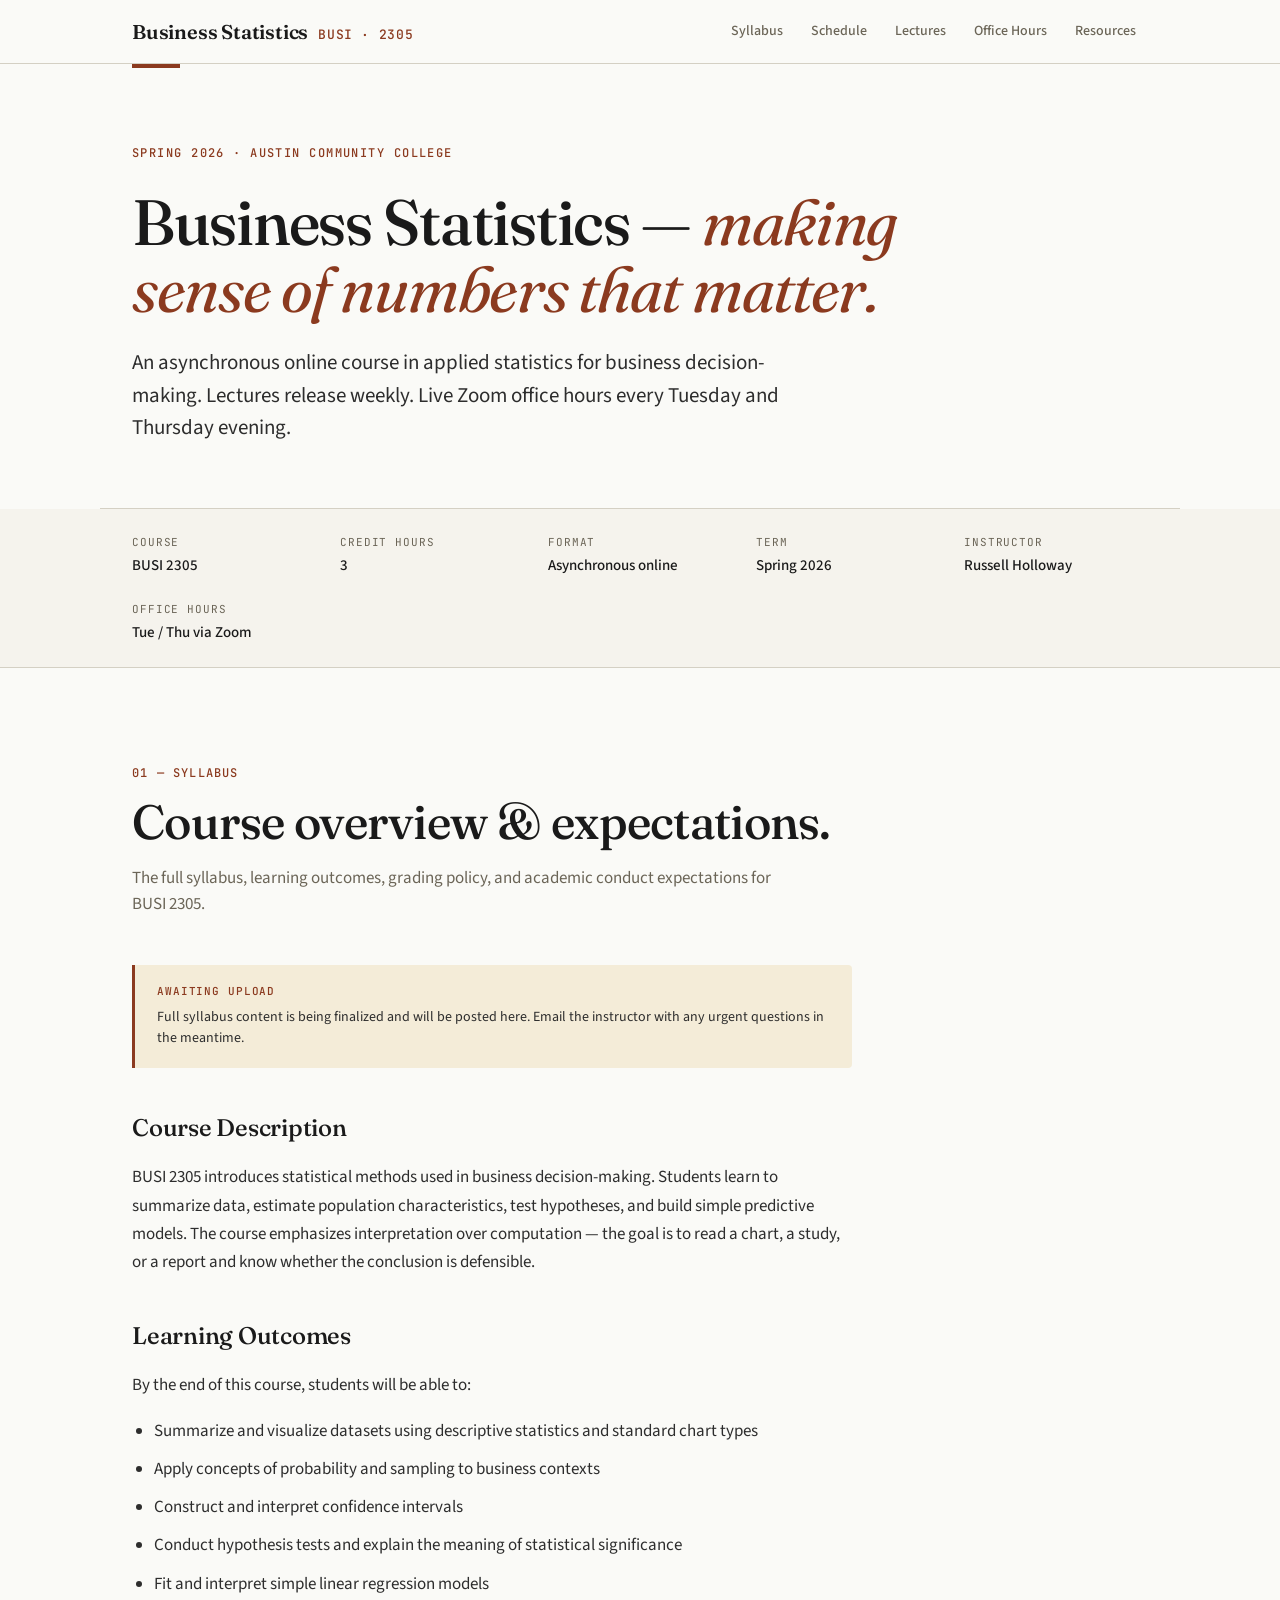
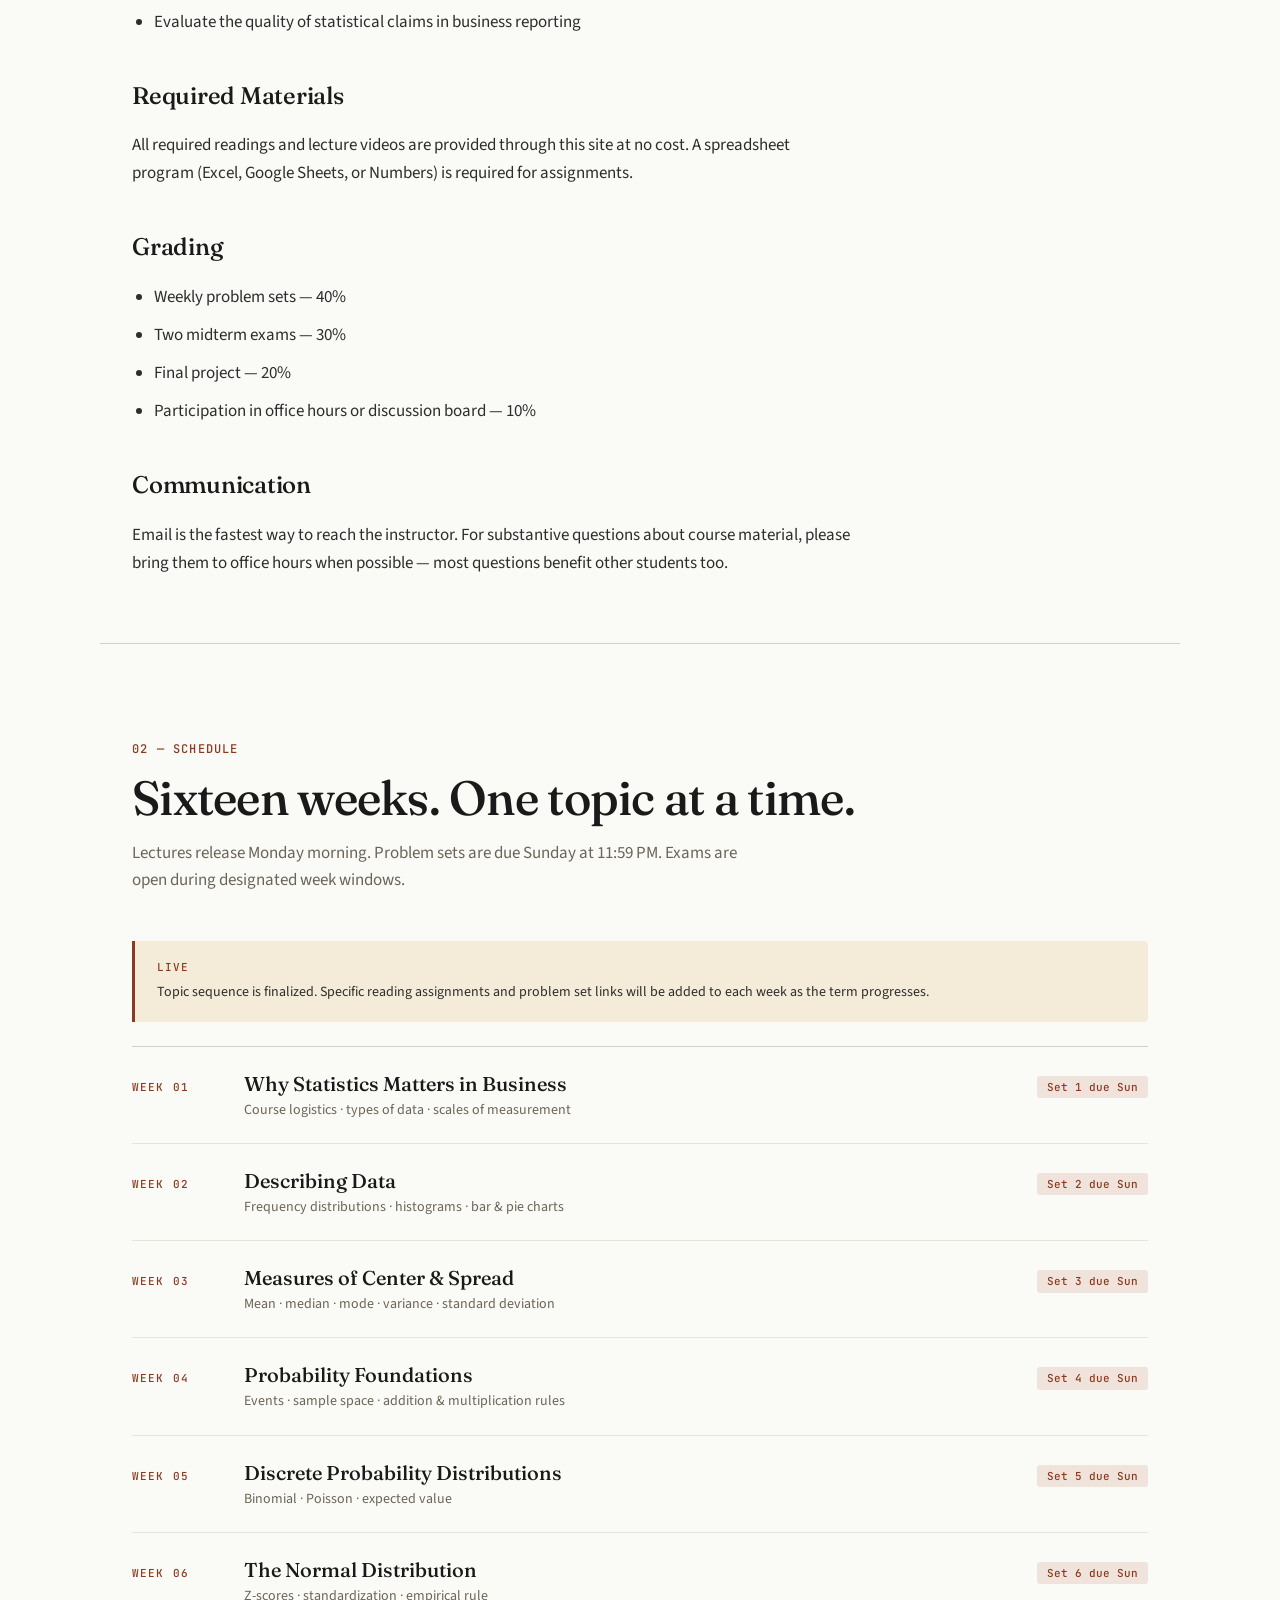
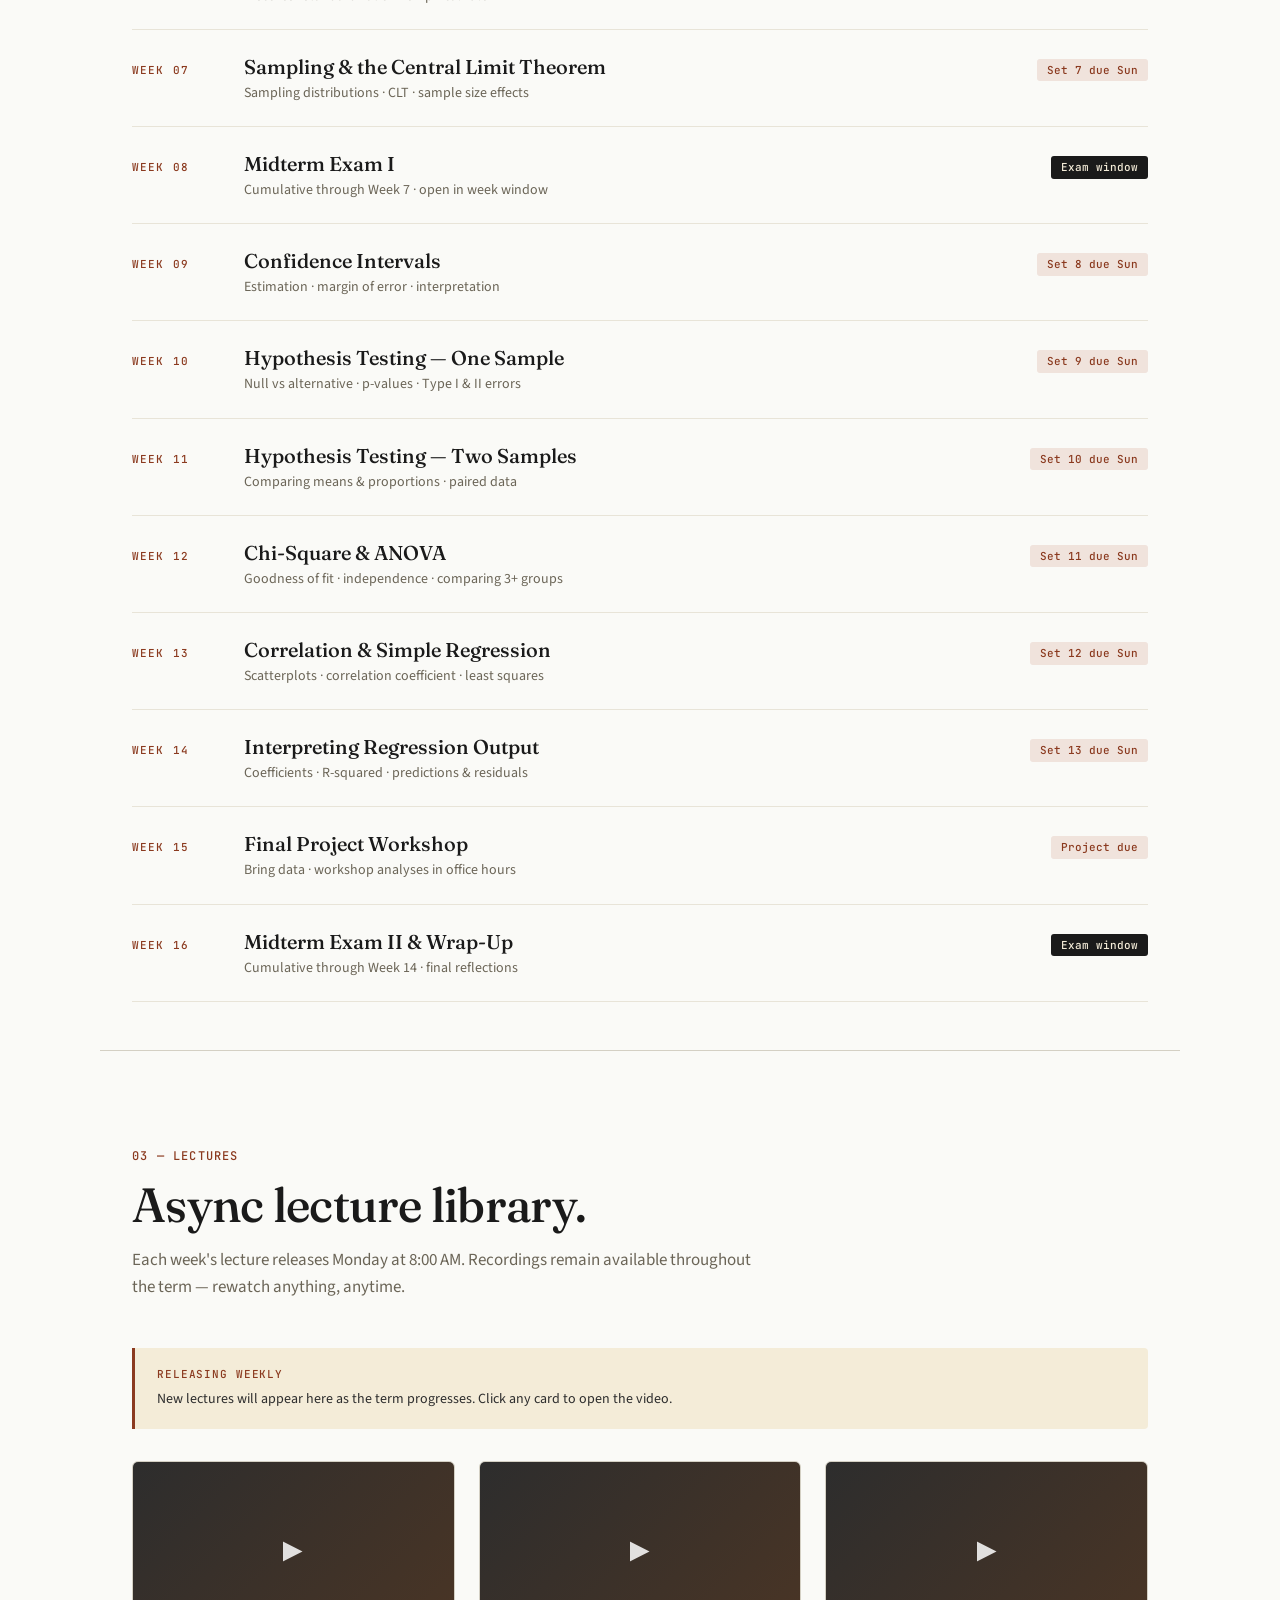
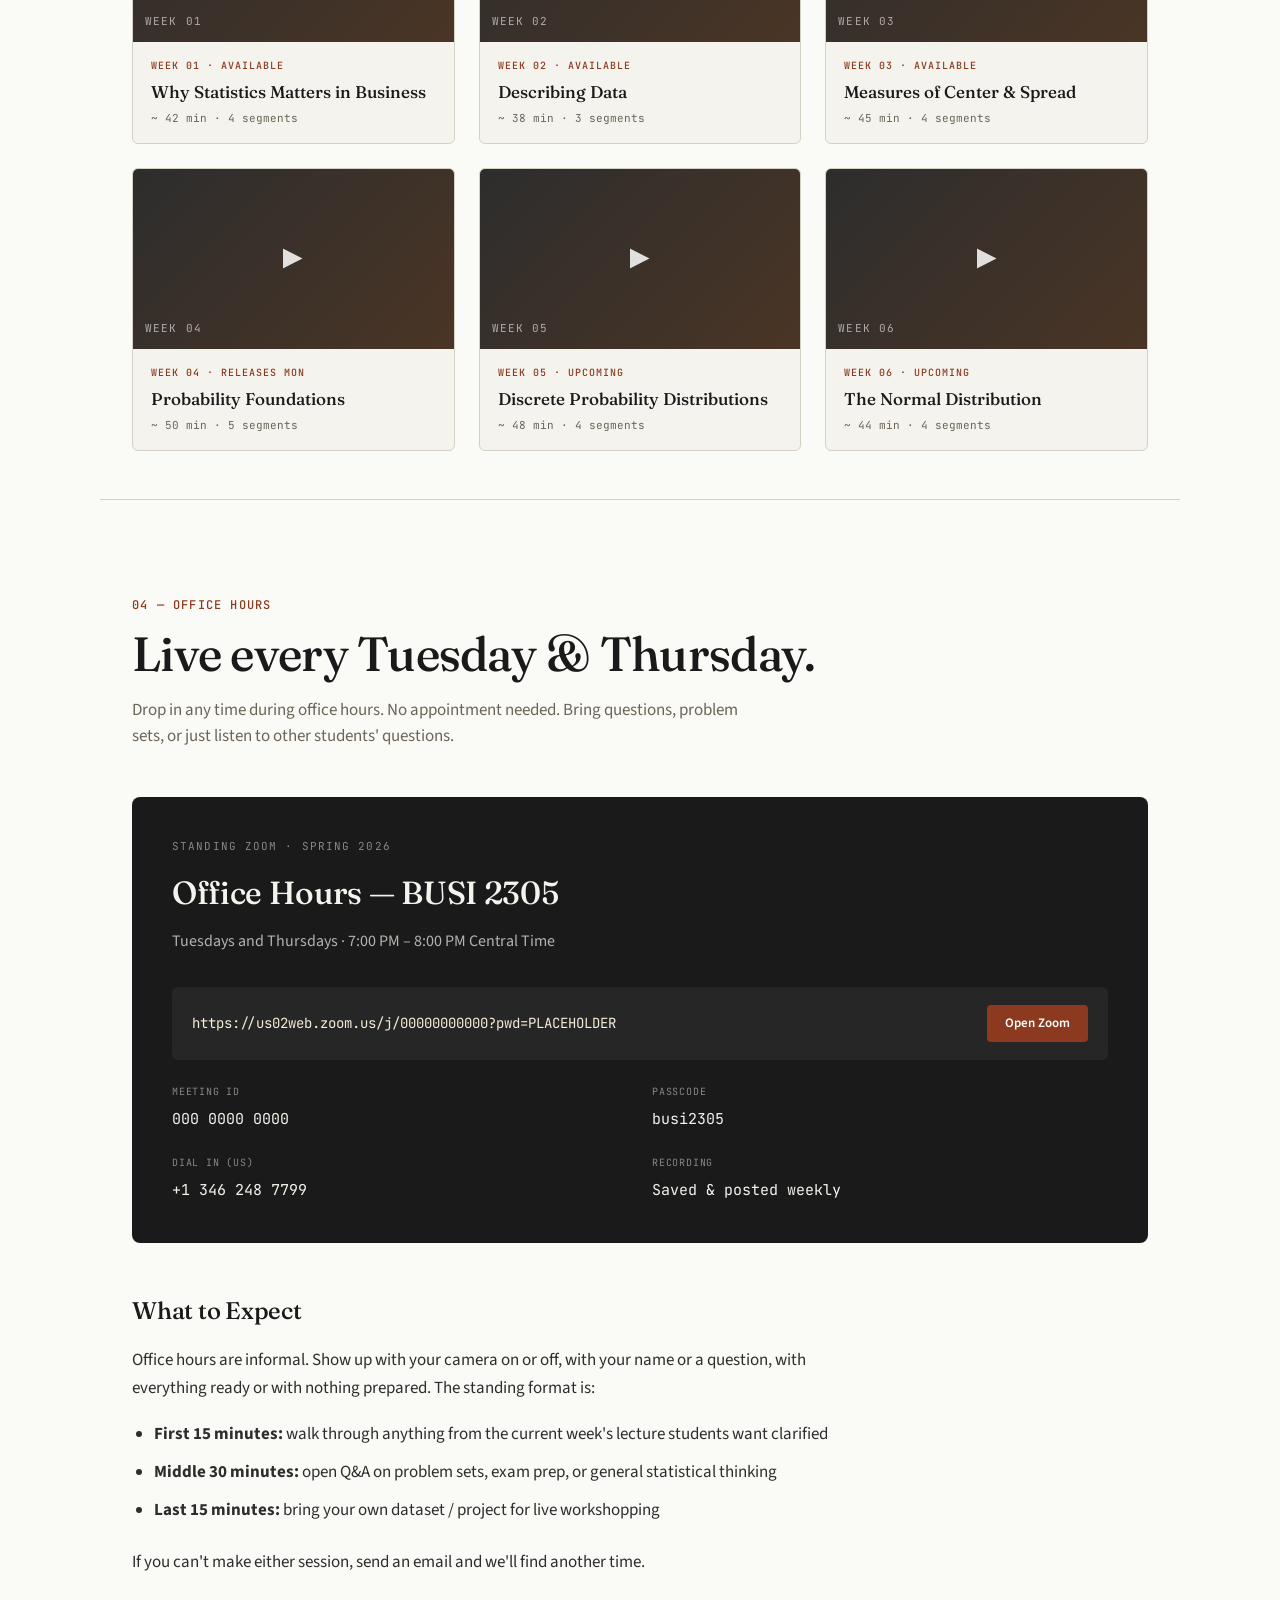
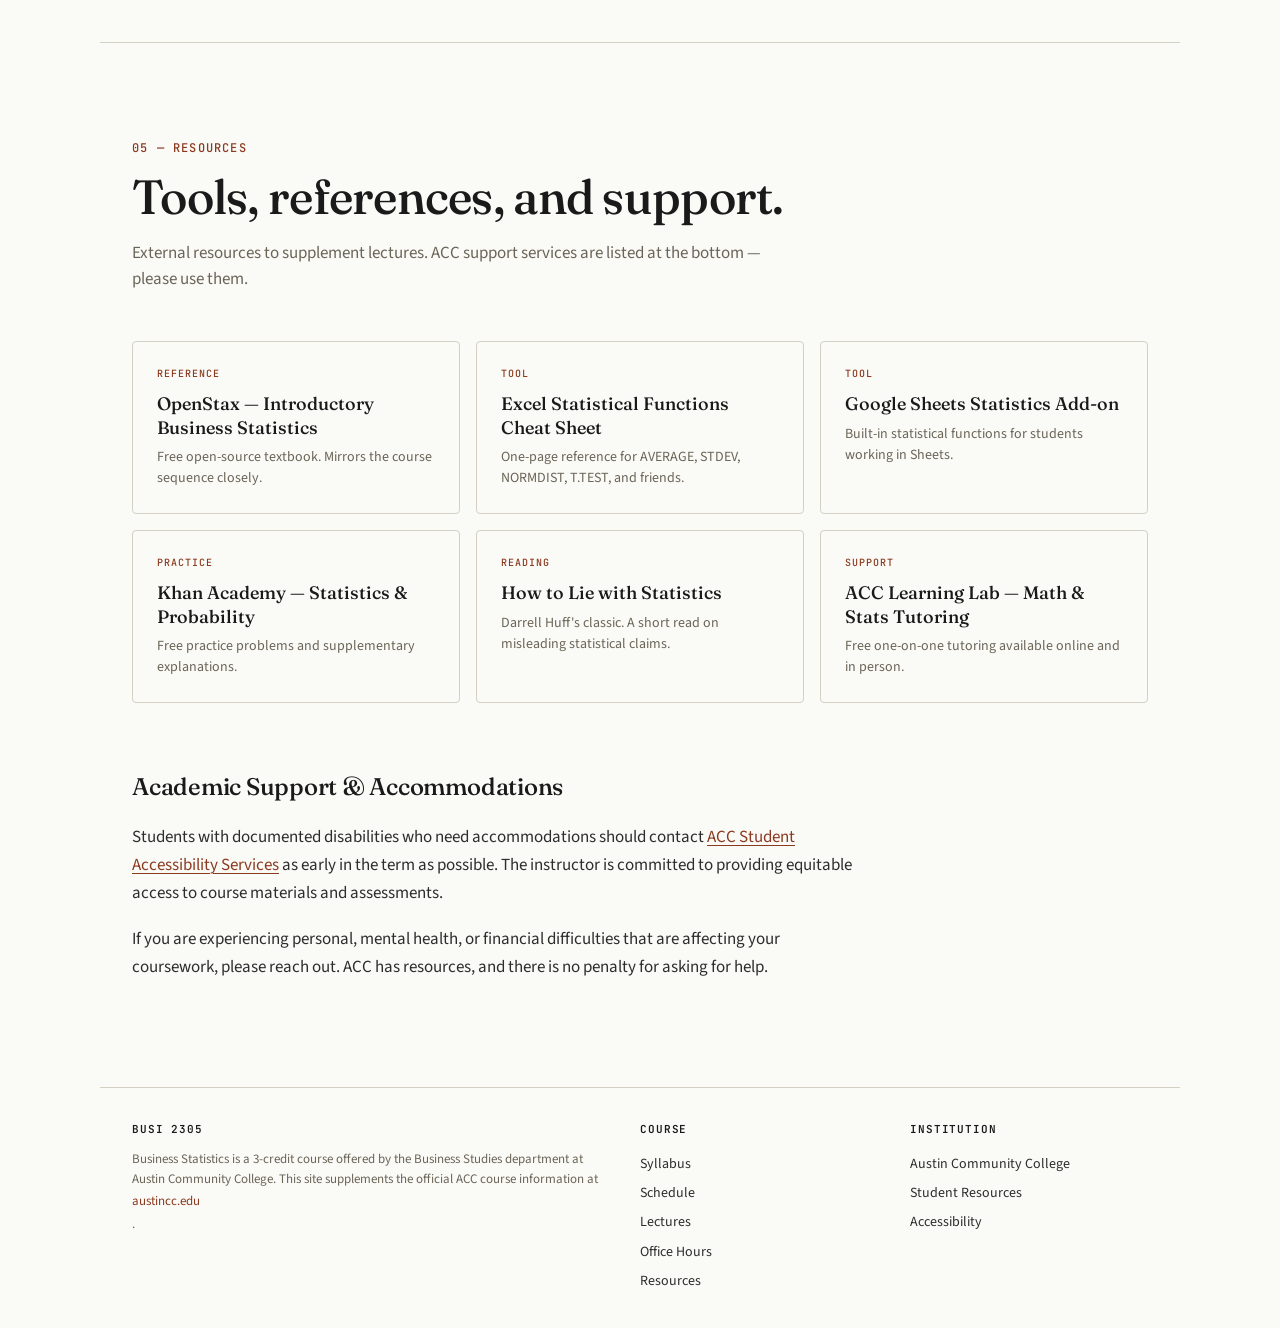
==== index.html @ 0506af51 "Initial commit: BUSI 2305 course site" ====
<!DOCTYPE html>
<html lang="en">
<head>
<meta charset="UTF-8">
<meta name="viewport" content="width=device-width, initial-scale=1.0">
<title>BUSI 2305 — Business Statistics</title>
<meta name="description" content="Business Statistics — Austin Community College. Asynchronous online course materials, schedule, and resources.">
<link rel="preconnect" href="https://fonts.googleapis.com">
<link rel="preconnect" href="https://fonts.gstatic.com" crossorigin>
<link href="https://fonts.googleapis.com/css2?family=Fraunces:opsz,wght@9..144,400;9..144,500;9..144,600&family=JetBrains+Mono:wght@400;500&family=Source+Sans+3:wght@400;500;600&display=swap" rel="stylesheet">
<style>
  :root {
    --ink: #1a1a1a;
    --ink-soft: #2d2d2d;
    --paper: #fafaf7;
    --paper-warm: #f5f3ed;
    --rule: #d4d0c4;
    --rule-soft: #e8e4d8;
    --muted: #6b6557;
    --muted-soft: #908a7c;
    --accent: #8b3a1f;       /* deep terracotta — academic, not corporate */
    --accent-soft: #f0e3dc;
    --highlight: #f4ecd8;    /* soft cream highlight */
    --serif: 'Fraunces', 'Iowan Old Style', 'Charter', Georgia, serif;
    --sans: 'Source Sans 3', -apple-system, system-ui, sans-serif;
    --mono: 'JetBrains Mono', 'SF Mono', Consolas, monospace;
    --max: 1080px;
  }

  * { box-sizing: border-box; margin: 0; padding: 0; }

  html { scroll-behavior: smooth; scroll-padding-top: 80px; }

  body {
    font-family: var(--sans);
    font-size: 17px;
    line-height: 1.65;
    color: var(--ink);
    background: var(--paper);
    -webkit-font-smoothing: antialiased;
    text-rendering: optimizeLegibility;
  }

  /* — TOPBAR ————————————————————————————————— */
  .topbar {
    position: sticky;
    top: 0;
    z-index: 50;
    background: var(--paper);
    border-bottom: 1px solid var(--rule);
    backdrop-filter: blur(8px);
  }
  .topbar-inner {
    max-width: var(--max);
    margin: 0 auto;
    padding: 14px 32px;
    display: flex;
    align-items: center;
    justify-content: space-between;
    gap: 32px;
  }
  .crest {
    font-family: var(--serif);
    font-weight: 600;
    font-size: 20px;
    letter-spacing: -0.01em;
    color: var(--ink);
    text-decoration: none;
    display: flex;
    align-items: baseline;
    gap: 10px;
  }
  .crest .num {
    font-family: var(--mono);
    font-size: 13px;
    color: var(--accent);
    font-weight: 500;
    letter-spacing: 0.05em;
  }
  nav.primary {
    display: flex;
    gap: 4px;
    align-items: center;
  }
  nav.primary a {
    font-size: 14px;
    color: var(--muted);
    text-decoration: none;
    padding: 6px 12px;
    border-radius: 4px;
    transition: color 0.15s, background 0.15s;
    font-weight: 500;
  }
  nav.primary a:hover { color: var(--ink); background: var(--paper-warm); }

  /* — HERO ————————————————————————————————— */
  .hero {
    max-width: var(--max);
    margin: 0 auto;
    padding: 80px 32px 64px;
    border-bottom: 1px solid var(--rule);
    position: relative;
  }
  .hero::before {
    content: "";
    position: absolute;
    top: 0; left: 32px;
    width: 48px;
    height: 4px;
    background: var(--accent);
  }
  .hero .eyebrow {
    font-family: var(--mono);
    font-size: 12px;
    color: var(--accent);
    text-transform: uppercase;
    letter-spacing: 0.12em;
    margin-bottom: 24px;
    font-weight: 500;
  }
  .hero h1 {
    font-family: var(--serif);
    font-weight: 500;
    font-size: clamp(40px, 6vw, 64px);
    line-height: 1.05;
    letter-spacing: -0.02em;
    color: var(--ink);
    margin-bottom: 24px;
    max-width: 800px;
  }
  .hero h1 em {
    font-style: italic;
    font-family: var(--serif);
    color: var(--accent);
    font-weight: 400;
  }
  .hero .lede {
    font-size: 21px;
    line-height: 1.55;
    color: var(--ink-soft);
    max-width: 680px;
    font-weight: 400;
  }

  /* — META STRIP ————————————————————————————————— */
  .meta-strip {
    background: var(--paper-warm);
    border-bottom: 1px solid var(--rule);
  }
  .meta-strip-inner {
    max-width: var(--max);
    margin: 0 auto;
    padding: 24px 32px;
    display: grid;
    grid-template-columns: repeat(auto-fit, minmax(160px, 1fr));
    gap: 24px;
  }
  .meta-item .label {
    font-family: var(--mono);
    font-size: 11px;
    color: var(--muted);
    text-transform: uppercase;
    letter-spacing: 0.08em;
    margin-bottom: 4px;
  }
  .meta-item .val {
    font-size: 15px;
    color: var(--ink);
    font-weight: 500;
    line-height: 1.4;
  }

  /* — SECTIONS ————————————————————————————————— */
  section.page {
    max-width: var(--max);
    margin: 0 auto;
    padding: 96px 32px 24px;
    scroll-margin-top: 80px;
  }
  section.page + section.page {
    border-top: 1px solid var(--rule);
    margin-top: 24px;
  }
  .section-head {
    margin-bottom: 48px;
  }
  .section-head .num {
    font-family: var(--mono);
    font-size: 12px;
    color: var(--accent);
    letter-spacing: 0.1em;
    margin-bottom: 12px;
    text-transform: uppercase;
    font-weight: 500;
  }
  .section-head h2 {
    font-family: var(--serif);
    font-weight: 500;
    font-size: clamp(32px, 4.5vw, 48px);
    line-height: 1.1;
    letter-spacing: -0.015em;
    color: var(--ink);
    margin-bottom: 16px;
  }
  .section-head .sub {
    font-size: 17px;
    color: var(--muted);
    max-width: 640px;
    line-height: 1.55;
  }

  /* — CONTENT BLOCKS ————————————————————————————————— */
  .prose {
    max-width: 720px;
  }
  .prose p {
    margin-bottom: 18px;
    color: var(--ink-soft);
    font-size: 17px;
  }
  .prose h3 {
    font-family: var(--serif);
    font-weight: 500;
    font-size: 24px;
    color: var(--ink);
    margin-top: 40px;
    margin-bottom: 16px;
    letter-spacing: -0.01em;
  }
  .prose ul, .prose ol {
    margin: 16px 0 24px 22px;
    color: var(--ink-soft);
  }
  .prose li { margin-bottom: 10px; }
  .prose a {
    color: var(--accent);
    text-decoration: underline;
    text-decoration-thickness: 1px;
    text-underline-offset: 3px;
  }

  .placeholder-note {
    background: var(--highlight);
    border-left: 3px solid var(--accent);
    padding: 18px 22px;
    border-radius: 0 4px 4px 0;
    margin: 24px 0;
    font-size: 14px;
    color: var(--ink-soft);
    line-height: 1.55;
  }
  .placeholder-note strong {
    font-family: var(--mono);
    font-size: 11px;
    color: var(--accent);
    text-transform: uppercase;
    letter-spacing: 0.08em;
    display: block;
    margin-bottom: 6px;
    font-weight: 500;
  }

  /* — SCHEDULE ————————————————————————————————— */
  .schedule {
    border-top: 1px solid var(--rule);
  }
  .week {
    display: grid;
    grid-template-columns: 80px 1fr 200px;
    gap: 32px;
    padding: 24px 0;
    border-bottom: 1px solid var(--rule-soft);
    align-items: baseline;
  }
  .week .wk {
    font-family: var(--mono);
    font-size: 11px;
    color: var(--accent);
    text-transform: uppercase;
    letter-spacing: 0.1em;
    font-weight: 500;
  }
  .week .wk-title {
    font-family: var(--serif);
    font-size: 20px;
    color: var(--ink);
    font-weight: 500;
    line-height: 1.3;
  }
  .week .wk-title .topic {
    display: block;
    font-family: var(--sans);
    font-size: 14px;
    color: var(--muted);
    margin-top: 4px;
    font-weight: 400;
  }
  .week .wk-due {
    font-family: var(--mono);
    font-size: 12px;
    color: var(--muted);
    text-align: right;
    line-height: 1.5;
  }
  .week .wk-due .pill {
    display: inline-block;
    padding: 3px 10px;
    background: var(--accent-soft);
    color: var(--accent);
    border-radius: 3px;
    font-size: 11px;
    font-weight: 500;
  }

  /* — VIDEO GRID ————————————————————————————————— */
  .video-grid {
    display: grid;
    grid-template-columns: repeat(auto-fill, minmax(280px, 1fr));
    gap: 24px;
    margin-top: 32px;
  }
  .video-card {
    background: var(--paper-warm);
    border: 1px solid var(--rule);
    border-radius: 6px;
    overflow: hidden;
    transition: transform 0.2s, box-shadow 0.2s;
  }
  .video-card:hover {
    transform: translateY(-2px);
    box-shadow: 0 8px 24px rgba(0,0,0,0.06);
  }
  .video-thumb {
    aspect-ratio: 16 / 9;
    background: linear-gradient(135deg, #2d2d2d 0%, #4a3525 100%);
    position: relative;
    display: flex;
    align-items: center;
    justify-content: center;
    color: rgba(255,255,255,0.5);
    font-family: var(--mono);
    font-size: 11px;
    text-transform: uppercase;
    letter-spacing: 0.1em;
  }
  .video-thumb::after {
    content: "▶";
    position: absolute;
    color: rgba(255,255,255,0.85);
    font-size: 32px;
  }
  .video-thumb .lbl {
    position: absolute;
    bottom: 12px;
    left: 12px;
    color: rgba(255,255,255,0.6);
    z-index: 1;
  }
  .video-meta {
    padding: 16px 18px;
  }
  .video-meta .wk {
    font-family: var(--mono);
    font-size: 10px;
    color: var(--accent);
    text-transform: uppercase;
    letter-spacing: 0.1em;
    margin-bottom: 6px;
    font-weight: 500;
  }
  .video-meta .ttl {
    font-family: var(--serif);
    font-size: 17px;
    color: var(--ink);
    font-weight: 500;
    line-height: 1.3;
    margin-bottom: 6px;
  }
  .video-meta .dur {
    font-family: var(--mono);
    font-size: 11px;
    color: var(--muted);
  }

  /* — ZOOM PANEL ————————————————————————————————— */
  .zoom-panel {
    background: var(--ink);
    color: #f5f3ed;
    border-radius: 8px;
    padding: 40px;
    margin-top: 24px;
  }
  .zoom-panel .label {
    font-family: var(--mono);
    font-size: 11px;
    color: rgba(245,243,237,0.5);
    text-transform: uppercase;
    letter-spacing: 0.1em;
    margin-bottom: 12px;
  }
  .zoom-panel h3 {
    font-family: var(--serif);
    font-size: 32px;
    font-weight: 500;
    margin-bottom: 8px;
    letter-spacing: -0.01em;
  }
  .zoom-panel .when {
    color: rgba(245,243,237,0.7);
    font-size: 16px;
    margin-bottom: 32px;
  }
  .zoom-link-row {
    display: grid;
    grid-template-columns: 1fr auto;
    gap: 16px;
    align-items: center;
    padding: 18px 20px;
    background: rgba(255,255,255,0.05);
    border-radius: 6px;
    margin-bottom: 12px;
  }
  .zoom-link-row .link {
    font-family: var(--mono);
    font-size: 14px;
    color: #f4ecd8;
    overflow: hidden;
    text-overflow: ellipsis;
    white-space: nowrap;
  }
  .zoom-link-row .open-btn {
    font-family: var(--sans);
    font-size: 13px;
    font-weight: 600;
    background: var(--accent);
    color: white;
    padding: 8px 18px;
    border-radius: 4px;
    text-decoration: none;
    transition: background 0.15s;
  }
  .zoom-link-row .open-btn:hover { background: #6e2d18; }
  .zoom-info-grid {
    display: grid;
    grid-template-columns: repeat(2, 1fr);
    gap: 24px;
    margin-top: 24px;
  }
  .zoom-info-grid .item .lbl {
    font-family: var(--mono);
    font-size: 10px;
    color: rgba(245,243,237,0.5);
    text-transform: uppercase;
    letter-spacing: 0.08em;
    margin-bottom: 6px;
  }
  .zoom-info-grid .item .val {
    font-size: 15px;
    color: #f5f3ed;
    font-family: var(--mono);
  }

  /* — RESOURCES GRID ————————————————————————————————— */
  .res-grid {
    display: grid;
    grid-template-columns: repeat(auto-fill, minmax(280px, 1fr));
    gap: 16px;
    margin-top: 32px;
  }
  .res-card {
    border: 1px solid var(--rule);
    padding: 24px;
    border-radius: 4px;
    background: var(--paper);
    transition: border-color 0.15s, transform 0.15s;
    text-decoration: none;
    color: inherit;
    display: block;
  }
  .res-card:hover {
    border-color: var(--accent);
    transform: translateY(-1px);
  }
  .res-card .cat {
    font-family: var(--mono);
    font-size: 10px;
    color: var(--accent);
    text-transform: uppercase;
    letter-spacing: 0.1em;
    margin-bottom: 10px;
    font-weight: 500;
  }
  .res-card h4 {
    font-family: var(--serif);
    font-size: 18px;
    color: var(--ink);
    font-weight: 500;
    margin-bottom: 8px;
    line-height: 1.3;
  }
  .res-card p {
    font-size: 14px;
    color: var(--muted);
    line-height: 1.5;
  }

  /* — FOOTER ————————————————————————————————— */
  footer {
    max-width: var(--max);
    margin: 64px auto 0;
    padding: 32px;
    border-top: 1px solid var(--rule);
    display: grid;
    grid-template-columns: 2fr 1fr 1fr;
    gap: 32px;
    font-size: 14px;
    color: var(--muted);
  }
  footer .col h5 {
    font-family: var(--mono);
    font-size: 11px;
    color: var(--ink);
    text-transform: uppercase;
    letter-spacing: 0.08em;
    margin-bottom: 12px;
    font-weight: 600;
  }
  footer a { color: var(--ink-soft); text-decoration: none; display: block; padding: 3px 0; }
  footer a:hover { color: var(--accent); }
  footer .institutional {
    font-size: 13px;
    line-height: 1.5;
    color: var(--muted);
  }

  /* — RESPONSIVE ————————————————————————————————— */
  @media (max-width: 720px) {
    .topbar-inner { padding: 12px 20px; gap: 16px; flex-wrap: wrap; }
    nav.primary { flex-wrap: wrap; gap: 0; }
    nav.primary a { padding: 6px 8px; font-size: 13px; }
    .hero { padding: 56px 20px 40px; }
    .hero::before { left: 20px; }
    section.page { padding: 64px 20px 24px; }
    .week { grid-template-columns: 60px 1fr; gap: 16px; }
    .week .wk-due { grid-column: 2; text-align: left; }
    .zoom-info-grid { grid-template-columns: 1fr; }
    footer { grid-template-columns: 1fr; }
    .meta-strip-inner { padding: 20px; }
  }
</style>
</head>
<body>

<!-- TOPBAR -->
<header class="topbar">
  <div class="topbar-inner">
    <a href="#top" class="crest">
      Business Statistics
      <span class="num">BUSI · 2305</span>
    </a>
    <nav class="primary">
      <a href="#syllabus">Syllabus</a>
      <a href="#schedule">Schedule</a>
      <a href="#videos">Lectures</a>
      <a href="#zoom">Office Hours</a>
      <a href="#resources">Resources</a>
    </nav>
  </div>
</header>

<!-- HERO -->
<section class="hero" id="top">
  <div class="eyebrow">Spring 2026 · Austin Community College</div>
  <h1>Business Statistics — <em>making sense of numbers that matter.</em></h1>
  <p class="lede">An asynchronous online course in applied statistics for business decision-making. Lectures release weekly. Live Zoom office hours every Tuesday and Thursday evening.</p>
</section>

<!-- META STRIP -->
<div class="meta-strip">
  <div class="meta-strip-inner">
    <div class="meta-item">
      <div class="label">Course</div>
      <div class="val">BUSI 2305</div>
    </div>
    <div class="meta-item">
      <div class="label">Credit Hours</div>
      <div class="val">3</div>
    </div>
    <div class="meta-item">
      <div class="label">Format</div>
      <div class="val">Asynchronous online</div>
    </div>
    <div class="meta-item">
      <div class="label">Term</div>
      <div class="val">Spring 2026</div>
    </div>
    <div class="meta-item">
      <div class="label">Instructor</div>
      <div class="val">Russell Holloway</div>
    </div>
    <div class="meta-item">
      <div class="label">Office Hours</div>
      <div class="val">Tue / Thu via Zoom</div>
    </div>
  </div>
</div>

<!-- SYLLABUS -->
<section class="page" id="syllabus">
  <div class="section-head">
    <div class="num">01 — Syllabus</div>
    <h2>Course overview &amp; expectations.</h2>
    <p class="sub">The full syllabus, learning outcomes, grading policy, and academic conduct expectations for BUSI 2305.</p>
  </div>

  <div class="prose">
    <div class="placeholder-note">
      <strong>Awaiting upload</strong>
      Full syllabus content is being finalized and will be posted here. Email the instructor with any urgent questions in the meantime.
    </div>

    <h3>Course Description</h3>
    <p>BUSI 2305 introduces statistical methods used in business decision-making. Students learn to summarize data, estimate population characteristics, test hypotheses, and build simple predictive models. The course emphasizes interpretation over computation — the goal is to read a chart, a study, or a report and know whether the conclusion is defensible.</p>

    <h3>Learning Outcomes</h3>
    <p>By the end of this course, students will be able to:</p>
    <ul>
      <li>Summarize and visualize datasets using descriptive statistics and standard chart types</li>
      <li>Apply concepts of probability and sampling to business contexts</li>
      <li>Construct and interpret confidence intervals</li>
      <li>Conduct hypothesis tests and explain the meaning of statistical significance</li>
      <li>Fit and interpret simple linear regression models</li>
      <li>Evaluate the quality of statistical claims in business reporting</li>
    </ul>

    <h3>Required Materials</h3>
    <p>All required readings and lecture videos are provided through this site at no cost. A spreadsheet program (Excel, Google Sheets, or Numbers) is required for assignments.</p>

    <h3>Grading</h3>
    <ul>
      <li>Weekly problem sets — 40%</li>
      <li>Two midterm exams — 30%</li>
      <li>Final project — 20%</li>
      <li>Participation in office hours or discussion board — 10%</li>
    </ul>

    <h3>Communication</h3>
    <p>Email is the fastest way to reach the instructor. For substantive questions about course material, please bring them to office hours when possible — most questions benefit other students too.</p>
  </div>
</section>

<!-- SCHEDULE -->
<section class="page" id="schedule">
  <div class="section-head">
    <div class="num">02 — Schedule</div>
    <h2>Sixteen weeks. One topic at a time.</h2>
    <p class="sub">Lectures release Monday morning. Problem sets are due Sunday at 11:59 PM. Exams are open during designated week windows.</p>
  </div>

  <div class="placeholder-note">
    <strong>Live</strong>
    Topic sequence is finalized. Specific reading assignments and problem set links will be added to each week as the term progresses.
  </div>

  <div class="schedule">
    <div class="week">
      <div class="wk">Week 01</div>
      <div class="wk-title">Why Statistics Matters in Business
        <span class="topic">Course logistics · types of data · scales of measurement</span>
      </div>
      <div class="wk-due"><span class="pill">Set 1 due Sun</span></div>
    </div>
    <div class="week">
      <div class="wk">Week 02</div>
      <div class="wk-title">Describing Data
        <span class="topic">Frequency distributions · histograms · bar &amp; pie charts</span>
      </div>
      <div class="wk-due"><span class="pill">Set 2 due Sun</span></div>
    </div>
    <div class="week">
      <div class="wk">Week 03</div>
      <div class="wk-title">Measures of Center &amp; Spread
        <span class="topic">Mean · median · mode · variance · standard deviation</span>
      </div>
      <div class="wk-due"><span class="pill">Set 3 due Sun</span></div>
    </div>
    <div class="week">
      <div class="wk">Week 04</div>
      <div class="wk-title">Probability Foundations
        <span class="topic">Events · sample space · addition &amp; multiplication rules</span>
      </div>
      <div class="wk-due"><span class="pill">Set 4 due Sun</span></div>
    </div>
    <div class="week">
      <div class="wk">Week 05</div>
      <div class="wk-title">Discrete Probability Distributions
        <span class="topic">Binomial · Poisson · expected value</span>
      </div>
      <div class="wk-due"><span class="pill">Set 5 due Sun</span></div>
    </div>
    <div class="week">
      <div class="wk">Week 06</div>
      <div class="wk-title">The Normal Distribution
        <span class="topic">Z-scores · standardization · empirical rule</span>
      </div>
      <div class="wk-due"><span class="pill">Set 6 due Sun</span></div>
    </div>
    <div class="week">
      <div class="wk">Week 07</div>
      <div class="wk-title">Sampling &amp; the Central Limit Theorem
        <span class="topic">Sampling distributions · CLT · sample size effects</span>
      </div>
      <div class="wk-due"><span class="pill">Set 7 due Sun</span></div>
    </div>
    <div class="week">
      <div class="wk">Week 08</div>
      <div class="wk-title">Midterm Exam I
        <span class="topic">Cumulative through Week 7 · open in week window</span>
      </div>
      <div class="wk-due"><span class="pill" style="background:#1a1a1a;color:#f4ecd8;">Exam window</span></div>
    </div>
    <div class="week">
      <div class="wk">Week 09</div>
      <div class="wk-title">Confidence Intervals
        <span class="topic">Estimation · margin of error · interpretation</span>
      </div>
      <div class="wk-due"><span class="pill">Set 8 due Sun</span></div>
    </div>
    <div class="week">
      <div class="wk">Week 10</div>
      <div class="wk-title">Hypothesis Testing — One Sample
        <span class="topic">Null vs alternative · p-values · Type I &amp; II errors</span>
      </div>
      <div class="wk-due"><span class="pill">Set 9 due Sun</span></div>
    </div>
    <div class="week">
      <div class="wk">Week 11</div>
      <div class="wk-title">Hypothesis Testing — Two Samples
        <span class="topic">Comparing means &amp; proportions · paired data</span>
      </div>
      <div class="wk-due"><span class="pill">Set 10 due Sun</span></div>
    </div>
    <div class="week">
      <div class="wk">Week 12</div>
      <div class="wk-title">Chi-Square &amp; ANOVA
        <span class="topic">Goodness of fit · independence · comparing 3+ groups</span>
      </div>
      <div class="wk-due"><span class="pill">Set 11 due Sun</span></div>
    </div>
    <div class="week">
      <div class="wk">Week 13</div>
      <div class="wk-title">Correlation &amp; Simple Regression
        <span class="topic">Scatterplots · correlation coefficient · least squares</span>
      </div>
      <div class="wk-due"><span class="pill">Set 12 due Sun</span></div>
    </div>
    <div class="week">
      <div class="wk">Week 14</div>
      <div class="wk-title">Interpreting Regression Output
        <span class="topic">Coefficients · R-squared · predictions &amp; residuals</span>
      </div>
      <div class="wk-due"><span class="pill">Set 13 due Sun</span></div>
    </div>
    <div class="week">
      <div class="wk">Week 15</div>
      <div class="wk-title">Final Project Workshop
        <span class="topic">Bring data · workshop analyses in office hours</span>
      </div>
      <div class="wk-due"><span class="pill">Project due</span></div>
    </div>
    <div class="week">
      <div class="wk">Week 16</div>
      <div class="wk-title">Midterm Exam II &amp; Wrap-Up
        <span class="topic">Cumulative through Week 14 · final reflections</span>
      </div>
      <div class="wk-due"><span class="pill" style="background:#1a1a1a;color:#f4ecd8;">Exam window</span></div>
    </div>
  </div>
</section>

<!-- VIDEOS -->
<section class="page" id="videos">
  <div class="section-head">
    <div class="num">03 — Lectures</div>
    <h2>Async lecture library.</h2>
    <p class="sub">Each week's lecture releases Monday at 8:00 AM. Recordings remain available throughout the term — rewatch anything, anytime.</p>
  </div>

  <div class="placeholder-note">
    <strong>Releasing weekly</strong>
    New lectures will appear here as the term progresses. Click any card to open the video.
  </div>

  <div class="video-grid">
    <div class="video-card"><div class="video-thumb"><span class="lbl">Week 01</span></div><div class="video-meta"><div class="wk">Week 01 · Available</div><div class="ttl">Why Statistics Matters in Business</div><div class="dur">~ 42 min · 4 segments</div></div></div>
    <div class="video-card"><div class="video-thumb"><span class="lbl">Week 02</span></div><div class="video-meta"><div class="wk">Week 02 · Available</div><div class="ttl">Describing Data</div><div class="dur">~ 38 min · 3 segments</div></div></div>
    <div class="video-card"><div class="video-thumb"><span class="lbl">Week 03</span></div><div class="video-meta"><div class="wk">Week 03 · Available</div><div class="ttl">Measures of Center &amp; Spread</div><div class="dur">~ 45 min · 4 segments</div></div></div>
    <div class="video-card"><div class="video-thumb"><span class="lbl">Week 04</span></div><div class="video-meta"><div class="wk">Week 04 · Releases Mon</div><div class="ttl">Probability Foundations</div><div class="dur">~ 50 min · 5 segments</div></div></div>
    <div class="video-card"><div class="video-thumb"><span class="lbl">Week 05</span></div><div class="video-meta"><div class="wk">Week 05 · Upcoming</div><div class="ttl">Discrete Probability Distributions</div><div class="dur">~ 48 min · 4 segments</div></div></div>
    <div class="video-card"><div class="video-thumb"><span class="lbl">Week 06</span></div><div class="video-meta"><div class="wk">Week 06 · Upcoming</div><div class="ttl">The Normal Distribution</div><div class="dur">~ 44 min · 4 segments</div></div></div>
  </div>
</section>

<!-- ZOOM OFFICE HOURS -->
<section class="page" id="zoom">
  <div class="section-head">
    <div class="num">04 — Office Hours</div>
    <h2>Live every Tuesday &amp; Thursday.</h2>
    <p class="sub">Drop in any time during office hours. No appointment needed. Bring questions, problem sets, or just listen to other students' questions.</p>
  </div>

  <div class="zoom-panel">
    <div class="label">Standing Zoom · Spring 2026</div>
    <h3>Office Hours — BUSI 2305</h3>
    <p class="when">Tuesdays and Thursdays · 7:00 PM – 8:00 PM Central Time</p>

    <div class="zoom-link-row">
      <span class="link">https://us02web.zoom.us/j/00000000000?pwd=PLACEHOLDER</span>
      <a href="#" class="open-btn" onclick="alert('Replace this href with your Zoom meeting link.'); return false;">Open Zoom</a>
    </div>

    <div class="zoom-info-grid">
      <div class="item">
        <div class="lbl">Meeting ID</div>
        <div class="val">000 0000 0000</div>
      </div>
      <div class="item">
        <div class="lbl">Passcode</div>
        <div class="val">busi2305</div>
      </div>
      <div class="item">
        <div class="lbl">Dial in (US)</div>
        <div class="val">+1 346 248 7799</div>
      </div>
      <div class="item">
        <div class="lbl">Recording</div>
        <div class="val">Saved &amp; posted weekly</div>
      </div>
    </div>
  </div>

  <div class="prose" style="margin-top: 48px;">
    <h3>What to Expect</h3>
    <p>Office hours are informal. Show up with your camera on or off, with your name or a question, with everything ready or with nothing prepared. The standing format is:</p>
    <ul>
      <li><strong>First 15 minutes:</strong> walk through anything from the current week's lecture students want clarified</li>
      <li><strong>Middle 30 minutes:</strong> open Q&amp;A on problem sets, exam prep, or general statistical thinking</li>
      <li><strong>Last 15 minutes:</strong> bring your own dataset / project for live workshopping</li>
    </ul>
    <p>If you can't make either session, send an email and we'll find another time.</p>
  </div>
</section>

<!-- RESOURCES -->
<section class="page" id="resources">
  <div class="section-head">
    <div class="num">05 — Resources</div>
    <h2>Tools, references, and support.</h2>
    <p class="sub">External resources to supplement lectures. ACC support services are listed at the bottom — please use them.</p>
  </div>

  <div class="res-grid">
    <a href="#" class="res-card">
      <div class="cat">Reference</div>
      <h4>OpenStax — Introductory Business Statistics</h4>
      <p>Free open-source textbook. Mirrors the course sequence closely.</p>
    </a>
    <a href="#" class="res-card">
      <div class="cat">Tool</div>
      <h4>Excel Statistical Functions Cheat Sheet</h4>
      <p>One-page reference for AVERAGE, STDEV, NORMDIST, T.TEST, and friends.</p>
    </a>
    <a href="#" class="res-card">
      <div class="cat">Tool</div>
      <h4>Google Sheets Statistics Add-on</h4>
      <p>Built-in statistical functions for students working in Sheets.</p>
    </a>
    <a href="#" class="res-card">
      <div class="cat">Practice</div>
      <h4>Khan Academy — Statistics &amp; Probability</h4>
      <p>Free practice problems and supplementary explanations.</p>
    </a>
    <a href="#" class="res-card">
      <div class="cat">Reading</div>
      <h4>How to Lie with Statistics</h4>
      <p>Darrell Huff's classic. A short read on misleading statistical claims.</p>
    </a>
    <a href="#" class="res-card">
      <div class="cat">Support</div>
      <h4>ACC Learning Lab — Math &amp; Stats Tutoring</h4>
      <p>Free one-on-one tutoring available online and in person.</p>
    </a>
  </div>

  <div class="prose" style="margin-top: 64px;">
    <h3>Academic Support &amp; Accommodations</h3>
    <p>Students with documented disabilities who need accommodations should contact <a href="https://www.austincc.edu/students/student-accessibility-services">ACC Student Accessibility Services</a> as early in the term as possible. The instructor is committed to providing equitable access to course materials and assessments.</p>
    <p>If you are experiencing personal, mental health, or financial difficulties that are affecting your coursework, please reach out. ACC has resources, and there is no penalty for asking for help.</p>
  </div>
</section>

<!-- FOOTER -->
<footer>
  <div class="col">
    <h5>BUSI 2305</h5>
    <p class="institutional">Business Statistics is a 3-credit course offered by the Business Studies department at Austin Community College. This site supplements the official ACC course information at <a href="https://www.austincc.edu" style="color:var(--accent);">austincc.edu</a>.</p>
  </div>
  <div class="col">
    <h5>Course</h5>
    <a href="#syllabus">Syllabus</a>
    <a href="#schedule">Schedule</a>
    <a href="#videos">Lectures</a>
    <a href="#zoom">Office Hours</a>
    <a href="#resources">Resources</a>
  </div>
  <div class="col">
    <h5>Institution</h5>
    <a href="https://www.austincc.edu">Austin Community College</a>
    <a href="https://www.austincc.edu/students">Student Resources</a>
    <a href="https://www.austincc.edu/students/student-accessibility-services">Accessibility</a>
  </div>
</footer>

</body>
</html>
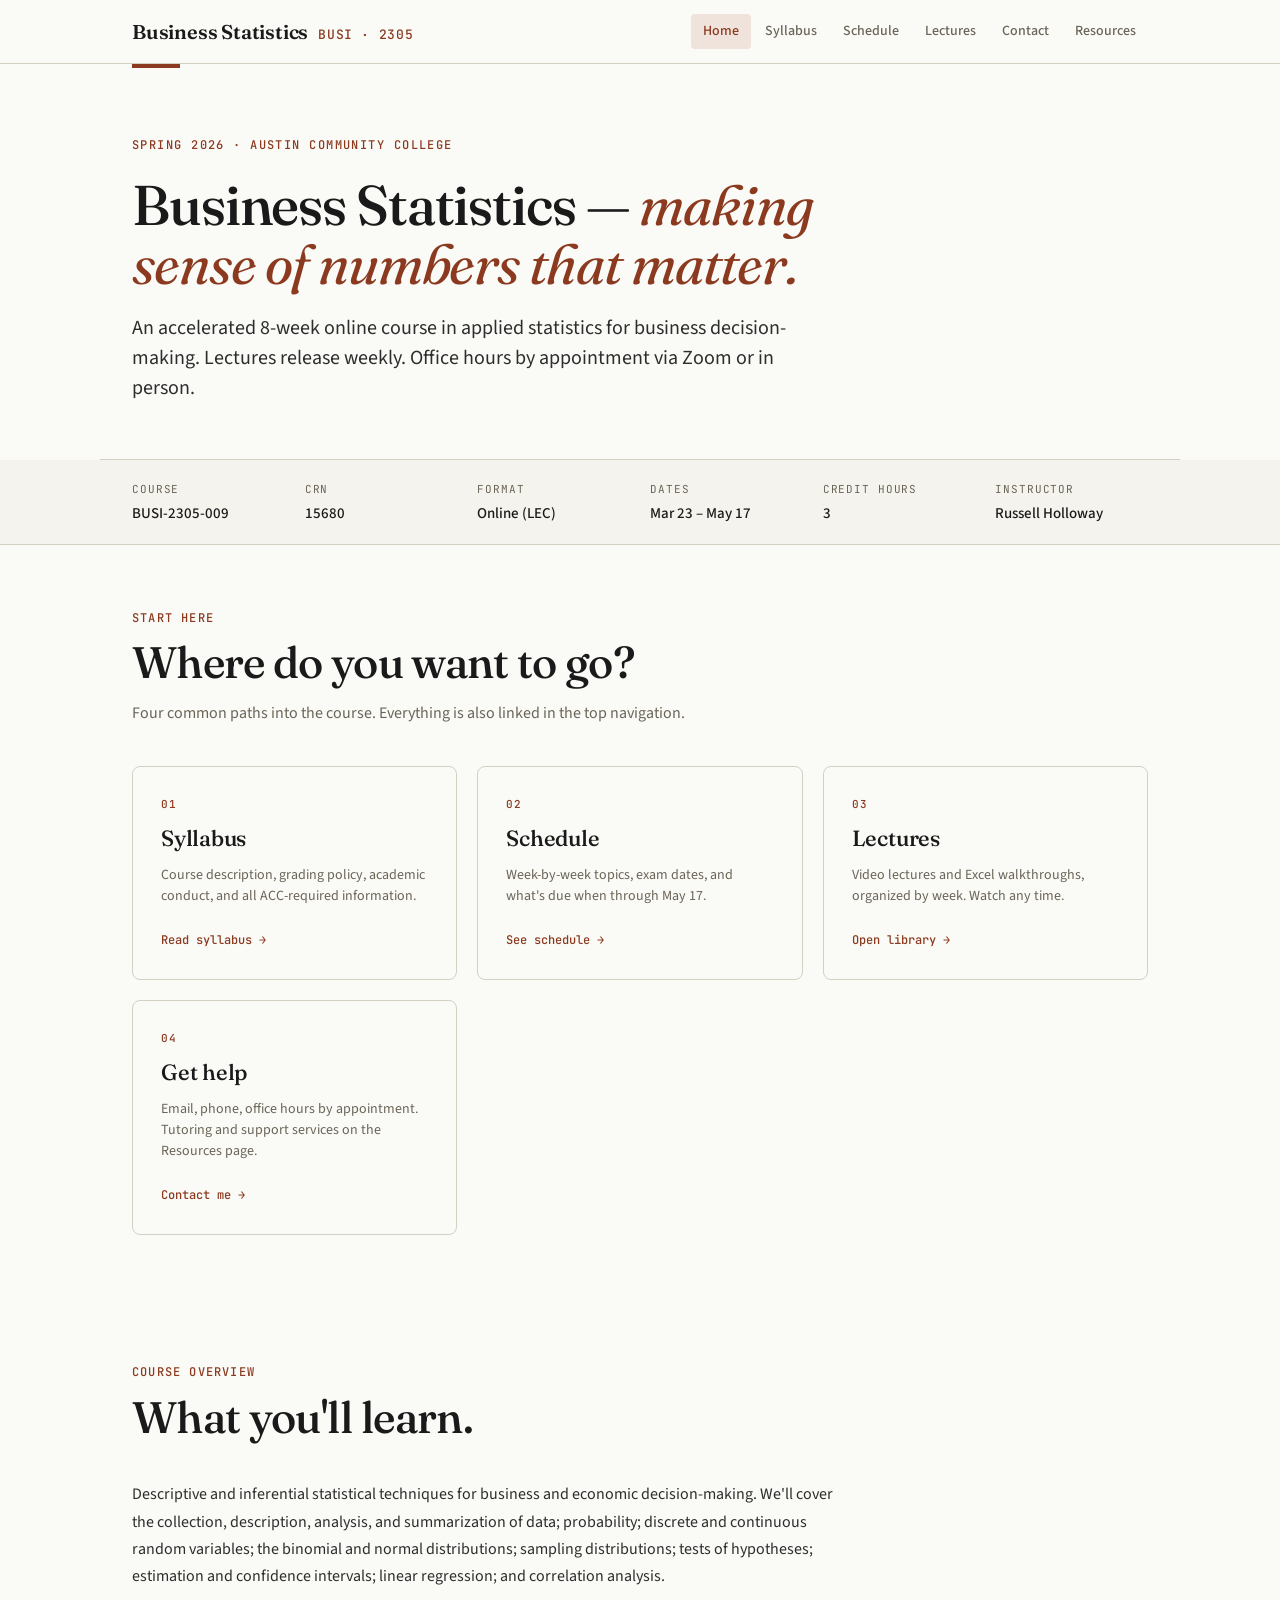
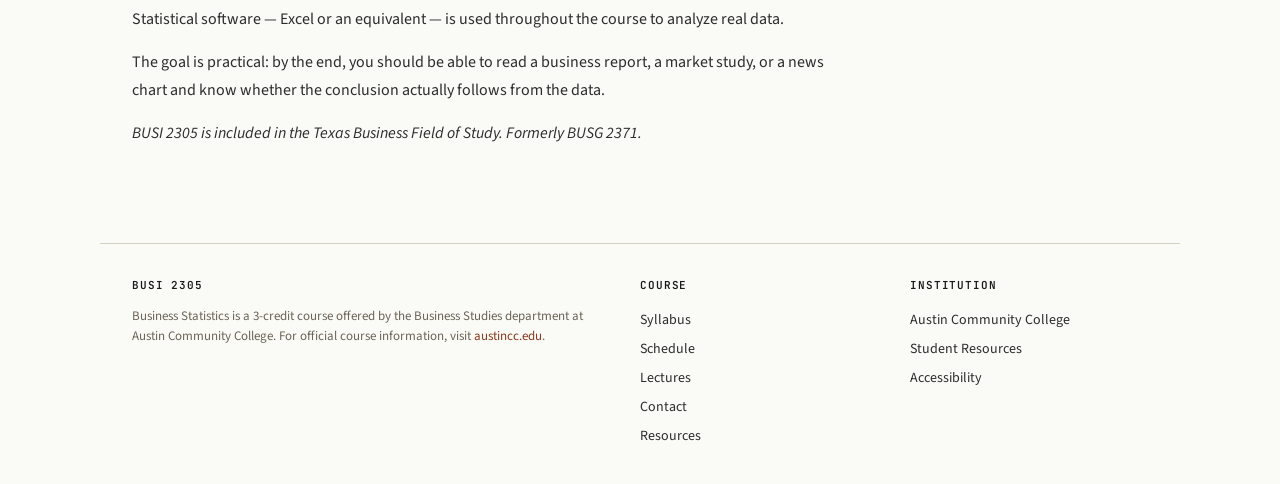
==== commit e64b369c: "Rebuild as multi-page site landing" ====
--- a/index.html
+++ b/index.html
@@ -3,915 +3,114 @@
 <head>
 <meta charset="UTF-8">
 <meta name="viewport" content="width=device-width, initial-scale=1.0">
-<title>BUSI 2305 — Business Statistics</title>
-<meta name="description" content="Business Statistics — Austin Community College. Asynchronous online course materials, schedule, and resources.">
+<title>BUSI 2305 — Business Statistics · Spring 2026</title>
+<meta name="description" content="BUSI 2305 Business Statistics — Austin Community College, Spring 2026. Section 009, CRN 15680. Professor Russell Holloway.">
 <link rel="preconnect" href="https://fonts.googleapis.com">
 <link rel="preconnect" href="https://fonts.gstatic.com" crossorigin>
 <link href="https://fonts.googleapis.com/css2?family=Fraunces:opsz,wght@9..144,400;9..144,500;9..144,600&family=JetBrains+Mono:wght@400;500&family=Source+Sans+3:wght@400;500;600&display=swap" rel="stylesheet">
-<style>
-  :root {
-    --ink: #1a1a1a;
-    --ink-soft: #2d2d2d;
-    --paper: #fafaf7;
-    --paper-warm: #f5f3ed;
-    --rule: #d4d0c4;
-    --rule-soft: #e8e4d8;
-    --muted: #6b6557;
-    --muted-soft: #908a7c;
-    --accent: #8b3a1f;       /* deep terracotta — academic, not corporate */
-    --accent-soft: #f0e3dc;
-    --highlight: #f4ecd8;    /* soft cream highlight */
-    --serif: 'Fraunces', 'Iowan Old Style', 'Charter', Georgia, serif;
-    --sans: 'Source Sans 3', -apple-system, system-ui, sans-serif;
-    --mono: 'JetBrains Mono', 'SF Mono', Consolas, monospace;
-    --max: 1080px;
-  }
-
-  * { box-sizing: border-box; margin: 0; padding: 0; }
-
-  html { scroll-behavior: smooth; scroll-padding-top: 80px; }
-
-  body {
-    font-family: var(--sans);
-    font-size: 17px;
-    line-height: 1.65;
-    color: var(--ink);
-    background: var(--paper);
-    -webkit-font-smoothing: antialiased;
-    text-rendering: optimizeLegibility;
-  }
-
-  /* — TOPBAR ————————————————————————————————— */
-  .topbar {
-    position: sticky;
-    top: 0;
-    z-index: 50;
-    background: var(--paper);
-    border-bottom: 1px solid var(--rule);
-    backdrop-filter: blur(8px);
-  }
-  .topbar-inner {
-    max-width: var(--max);
-    margin: 0 auto;
-    padding: 14px 32px;
-    display: flex;
-    align-items: center;
-    justify-content: space-between;
-    gap: 32px;
-  }
-  .crest {
-    font-family: var(--serif);
-    font-weight: 600;
-    font-size: 20px;
-    letter-spacing: -0.01em;
-    color: var(--ink);
-    text-decoration: none;
-    display: flex;
-    align-items: baseline;
-    gap: 10px;
-  }
-  .crest .num {
-    font-family: var(--mono);
-    font-size: 13px;
-    color: var(--accent);
-    font-weight: 500;
-    letter-spacing: 0.05em;
-  }
-  nav.primary {
-    display: flex;
-    gap: 4px;
-    align-items: center;
-  }
-  nav.primary a {
-    font-size: 14px;
-    color: var(--muted);
-    text-decoration: none;
-    padding: 6px 12px;
-    border-radius: 4px;
-    transition: color 0.15s, background 0.15s;
-    font-weight: 500;
-  }
-  nav.primary a:hover { color: var(--ink); background: var(--paper-warm); }
-
-  /* — HERO ————————————————————————————————— */
-  .hero {
-    max-width: var(--max);
-    margin: 0 auto;
-    padding: 80px 32px 64px;
-    border-bottom: 1px solid var(--rule);
-    position: relative;
-  }
-  .hero::before {
-    content: "";
-    position: absolute;
-    top: 0; left: 32px;
-    width: 48px;
-    height: 4px;
-    background: var(--accent);
-  }
-  .hero .eyebrow {
-    font-family: var(--mono);
-    font-size: 12px;
-    color: var(--accent);
-    text-transform: uppercase;
-    letter-spacing: 0.12em;
-    margin-bottom: 24px;
-    font-weight: 500;
-  }
-  .hero h1 {
-    font-family: var(--serif);
-    font-weight: 500;
-    font-size: clamp(40px, 6vw, 64px);
-    line-height: 1.05;
-    letter-spacing: -0.02em;
-    color: var(--ink);
-    margin-bottom: 24px;
-    max-width: 800px;
-  }
-  .hero h1 em {
-    font-style: italic;
-    font-family: var(--serif);
-    color: var(--accent);
-    font-weight: 400;
-  }
-  .hero .lede {
-    font-size: 21px;
-    line-height: 1.55;
-    color: var(--ink-soft);
-    max-width: 680px;
-    font-weight: 400;
-  }
-
-  /* — META STRIP ————————————————————————————————— */
-  .meta-strip {
-    background: var(--paper-warm);
-    border-bottom: 1px solid var(--rule);
-  }
-  .meta-strip-inner {
-    max-width: var(--max);
-    margin: 0 auto;
-    padding: 24px 32px;
-    display: grid;
-    grid-template-columns: repeat(auto-fit, minmax(160px, 1fr));
-    gap: 24px;
-  }
-  .meta-item .label {
-    font-family: var(--mono);
-    font-size: 11px;
-    color: var(--muted);
-    text-transform: uppercase;
-    letter-spacing: 0.08em;
-    margin-bottom: 4px;
-  }
-  .meta-item .val {
-    font-size: 15px;
-    color: var(--ink);
-    font-weight: 500;
-    line-height: 1.4;
-  }
-
-  /* — SECTIONS ————————————————————————————————— */
-  section.page {
-    max-width: var(--max);
-    margin: 0 auto;
-    padding: 96px 32px 24px;
-    scroll-margin-top: 80px;
-  }
-  section.page + section.page {
-    border-top: 1px solid var(--rule);
-    margin-top: 24px;
-  }
-  .section-head {
-    margin-bottom: 48px;
-  }
-  .section-head .num {
-    font-family: var(--mono);
-    font-size: 12px;
-    color: var(--accent);
-    letter-spacing: 0.1em;
-    margin-bottom: 12px;
-    text-transform: uppercase;
-    font-weight: 500;
-  }
-  .section-head h2 {
-    font-family: var(--serif);
-    font-weight: 500;
-    font-size: clamp(32px, 4.5vw, 48px);
-    line-height: 1.1;
-    letter-spacing: -0.015em;
-    color: var(--ink);
-    margin-bottom: 16px;
-  }
-  .section-head .sub {
-    font-size: 17px;
-    color: var(--muted);
-    max-width: 640px;
-    line-height: 1.55;
-  }
-
-  /* — CONTENT BLOCKS ————————————————————————————————— */
-  .prose {
-    max-width: 720px;
-  }
-  .prose p {
-    margin-bottom: 18px;
-    color: var(--ink-soft);
-    font-size: 17px;
-  }
-  .prose h3 {
-    font-family: var(--serif);
-    font-weight: 500;
-    font-size: 24px;
-    color: var(--ink);
-    margin-top: 40px;
-    margin-bottom: 16px;
-    letter-spacing: -0.01em;
-  }
-  .prose ul, .prose ol {
-    margin: 16px 0 24px 22px;
-    color: var(--ink-soft);
-  }
-  .prose li { margin-bottom: 10px; }
-  .prose a {
-    color: var(--accent);
-    text-decoration: underline;
-    text-decoration-thickness: 1px;
-    text-underline-offset: 3px;
-  }
-
-  .placeholder-note {
-    background: var(--highlight);
-    border-left: 3px solid var(--accent);
-    padding: 18px 22px;
-    border-radius: 0 4px 4px 0;
-    margin: 24px 0;
-    font-size: 14px;
-    color: var(--ink-soft);
-    line-height: 1.55;
-  }
-  .placeholder-note strong {
-    font-family: var(--mono);
-    font-size: 11px;
-    color: var(--accent);
-    text-transform: uppercase;
-    letter-spacing: 0.08em;
-    display: block;
-    margin-bottom: 6px;
-    font-weight: 500;
-  }
-
-  /* — SCHEDULE ————————————————————————————————— */
-  .schedule {
-    border-top: 1px solid var(--rule);
-  }
-  .week {
-    display: grid;
-    grid-template-columns: 80px 1fr 200px;
-    gap: 32px;
-    padding: 24px 0;
-    border-bottom: 1px solid var(--rule-soft);
-    align-items: baseline;
-  }
-  .week .wk {
-    font-family: var(--mono);
-    font-size: 11px;
-    color: var(--accent);
-    text-transform: uppercase;
-    letter-spacing: 0.1em;
-    font-weight: 500;
-  }
-  .week .wk-title {
-    font-family: var(--serif);
-    font-size: 20px;
-    color: var(--ink);
-    font-weight: 500;
-    line-height: 1.3;
-  }
-  .week .wk-title .topic {
-    display: block;
-    font-family: var(--sans);
-    font-size: 14px;
-    color: var(--muted);
-    margin-top: 4px;
-    font-weight: 400;
-  }
-  .week .wk-due {
-    font-family: var(--mono);
-    font-size: 12px;
-    color: var(--muted);
-    text-align: right;
-    line-height: 1.5;
-  }
-  .week .wk-due .pill {
-    display: inline-block;
-    padding: 3px 10px;
-    background: var(--accent-soft);
-    color: var(--accent);
-    border-radius: 3px;
-    font-size: 11px;
-    font-weight: 500;
-  }
-
-  /* — VIDEO GRID ————————————————————————————————— */
-  .video-grid {
-    display: grid;
-    grid-template-columns: repeat(auto-fill, minmax(280px, 1fr));
-    gap: 24px;
-    margin-top: 32px;
-  }
-  .video-card {
-    background: var(--paper-warm);
-    border: 1px solid var(--rule);
-    border-radius: 6px;
-    overflow: hidden;
-    transition: transform 0.2s, box-shadow 0.2s;
-  }
-  .video-card:hover {
-    transform: translateY(-2px);
-    box-shadow: 0 8px 24px rgba(0,0,0,0.06);
-  }
-  .video-thumb {
-    aspect-ratio: 16 / 9;
-    background: linear-gradient(135deg, #2d2d2d 0%, #4a3525 100%);
-    position: relative;
-    display: flex;
-    align-items: center;
-    justify-content: center;
-    color: rgba(255,255,255,0.5);
-    font-family: var(--mono);
-    font-size: 11px;
-    text-transform: uppercase;
-    letter-spacing: 0.1em;
-  }
-  .video-thumb::after {
-    content: "▶";
-    position: absolute;
-    color: rgba(255,255,255,0.85);
-    font-size: 32px;
-  }
-  .video-thumb .lbl {
-    position: absolute;
-    bottom: 12px;
-    left: 12px;
-    color: rgba(255,255,255,0.6);
-    z-index: 1;
-  }
-  .video-meta {
-    padding: 16px 18px;
-  }
-  .video-meta .wk {
-    font-family: var(--mono);
-    font-size: 10px;
-    color: var(--accent);
-    text-transform: uppercase;
-    letter-spacing: 0.1em;
-    margin-bottom: 6px;
-    font-weight: 500;
-  }
-  .video-meta .ttl {
-    font-family: var(--serif);
-    font-size: 17px;
-    color: var(--ink);
-    font-weight: 500;
-    line-height: 1.3;
-    margin-bottom: 6px;
-  }
-  .video-meta .dur {
-    font-family: var(--mono);
-    font-size: 11px;
-    color: var(--muted);
-  }
-
-  /* — ZOOM PANEL ————————————————————————————————— */
-  .zoom-panel {
-    background: var(--ink);
-    color: #f5f3ed;
-    border-radius: 8px;
-    padding: 40px;
-    margin-top: 24px;
-  }
-  .zoom-panel .label {
-    font-family: var(--mono);
-    font-size: 11px;
-    color: rgba(245,243,237,0.5);
-    text-transform: uppercase;
-    letter-spacing: 0.1em;
-    margin-bottom: 12px;
-  }
-  .zoom-panel h3 {
-    font-family: var(--serif);
-    font-size: 32px;
-    font-weight: 500;
-    margin-bottom: 8px;
-    letter-spacing: -0.01em;
-  }
-  .zoom-panel .when {
-    color: rgba(245,243,237,0.7);
-    font-size: 16px;
-    margin-bottom: 32px;
-  }
-  .zoom-link-row {
-    display: grid;
-    grid-template-columns: 1fr auto;
-    gap: 16px;
-    align-items: center;
-    padding: 18px 20px;
-    background: rgba(255,255,255,0.05);
-    border-radius: 6px;
-    margin-bottom: 12px;
-  }
-  .zoom-link-row .link {
-    font-family: var(--mono);
-    font-size: 14px;
-    color: #f4ecd8;
-    overflow: hidden;
-    text-overflow: ellipsis;
-    white-space: nowrap;
-  }
-  .zoom-link-row .open-btn {
-    font-family: var(--sans);
-    font-size: 13px;
-    font-weight: 600;
-    background: var(--accent);
-    color: white;
-    padding: 8px 18px;
-    border-radius: 4px;
-    text-decoration: none;
-    transition: background 0.15s;
-  }
-  .zoom-link-row .open-btn:hover { background: #6e2d18; }
-  .zoom-info-grid {
-    display: grid;
-    grid-template-columns: repeat(2, 1fr);
-    gap: 24px;
-    margin-top: 24px;
-  }
-  .zoom-info-grid .item .lbl {
-    font-family: var(--mono);
-    font-size: 10px;
-    color: rgba(245,243,237,0.5);
-    text-transform: uppercase;
-    letter-spacing: 0.08em;
-    margin-bottom: 6px;
-  }
-  .zoom-info-grid .item .val {
-    font-size: 15px;
-    color: #f5f3ed;
-    font-family: var(--mono);
-  }
-
-  /* — RESOURCES GRID ————————————————————————————————— */
-  .res-grid {
-    display: grid;
-    grid-template-columns: repeat(auto-fill, minmax(280px, 1fr));
-    gap: 16px;
-    margin-top: 32px;
-  }
-  .res-card {
-    border: 1px solid var(--rule);
-    padding: 24px;
-    border-radius: 4px;
-    background: var(--paper);
-    transition: border-color 0.15s, transform 0.15s;
-    text-decoration: none;
-    color: inherit;
-    display: block;
-  }
-  .res-card:hover {
-    border-color: var(--accent);
-    transform: translateY(-1px);
-  }
-  .res-card .cat {
-    font-family: var(--mono);
-    font-size: 10px;
-    color: var(--accent);
-    text-transform: uppercase;
-    letter-spacing: 0.1em;
-    margin-bottom: 10px;
-    font-weight: 500;
-  }
-  .res-card h4 {
-    font-family: var(--serif);
-    font-size: 18px;
-    color: var(--ink);
-    font-weight: 500;
-    margin-bottom: 8px;
-    line-height: 1.3;
-  }
-  .res-card p {
-    font-size: 14px;
-    color: var(--muted);
-    line-height: 1.5;
-  }
-
-  /* — FOOTER ————————————————————————————————— */
-  footer {
-    max-width: var(--max);
-    margin: 64px auto 0;
-    padding: 32px;
-    border-top: 1px solid var(--rule);
-    display: grid;
-    grid-template-columns: 2fr 1fr 1fr;
-    gap: 32px;
-    font-size: 14px;
-    color: var(--muted);
-  }
-  footer .col h5 {
-    font-family: var(--mono);
-    font-size: 11px;
-    color: var(--ink);
-    text-transform: uppercase;
-    letter-spacing: 0.08em;
-    margin-bottom: 12px;
-    font-weight: 600;
-  }
-  footer a { color: var(--ink-soft); text-decoration: none; display: block; padding: 3px 0; }
-  footer a:hover { color: var(--accent); }
-  footer .institutional {
-    font-size: 13px;
-    line-height: 1.5;
-    color: var(--muted);
-  }
-
-  /* — RESPONSIVE ————————————————————————————————— */
-  @media (max-width: 720px) {
-    .topbar-inner { padding: 12px 20px; gap: 16px; flex-wrap: wrap; }
-    nav.primary { flex-wrap: wrap; gap: 0; }
-    nav.primary a { padding: 6px 8px; font-size: 13px; }
-    .hero { padding: 56px 20px 40px; }
-    .hero::before { left: 20px; }
-    section.page { padding: 64px 20px 24px; }
-    .week { grid-template-columns: 60px 1fr; gap: 16px; }
-    .week .wk-due { grid-column: 2; text-align: left; }
-    .zoom-info-grid { grid-template-columns: 1fr; }
-    footer { grid-template-columns: 1fr; }
-    .meta-strip-inner { padding: 20px; }
-  }
-</style>
+<link rel="stylesheet" href="styles.css">
 </head>
 <body>
 
-<!-- TOPBAR -->
 <header class="topbar">
   <div class="topbar-inner">
-    <a href="#top" class="crest">
-      Business Statistics
-      <span class="num">BUSI · 2305</span>
-    </a>
+    <a href="index.html" class="crest">Business Statistics <span class="num">BUSI · 2305</span></a>
     <nav class="primary">
-      <a href="#syllabus">Syllabus</a>
-      <a href="#schedule">Schedule</a>
-      <a href="#videos">Lectures</a>
-      <a href="#zoom">Office Hours</a>
-      <a href="#resources">Resources</a>
+      <a href="index.html" class="active">Home</a>
+      <a href="syllabus.html">Syllabus</a>
+      <a href="schedule.html">Schedule</a>
+      <a href="lectures.html">Lectures</a>
+      <a href="contact.html">Contact</a>
+      <a href="resources.html">Resources</a>
     </nav>
   </div>
 </header>
 
-<!-- HERO -->
-<section class="hero" id="top">
+<main>
+
+<section class="hero">
   <div class="eyebrow">Spring 2026 · Austin Community College</div>
   <h1>Business Statistics — <em>making sense of numbers that matter.</em></h1>
-  <p class="lede">An asynchronous online course in applied statistics for business decision-making. Lectures release weekly. Live Zoom office hours every Tuesday and Thursday evening.</p>
+  <p class="lede">An accelerated 8-week online course in applied statistics for business decision-making. Lectures release weekly. Office hours by appointment via Zoom or in person.</p>
 </section>
 
-<!-- META STRIP -->
 <div class="meta-strip">
   <div class="meta-strip-inner">
-    <div class="meta-item">
-      <div class="label">Course</div>
-      <div class="val">BUSI 2305</div>
-    </div>
-    <div class="meta-item">
-      <div class="label">Credit Hours</div>
-      <div class="val">3</div>
-    </div>
-    <div class="meta-item">
-      <div class="label">Format</div>
-      <div class="val">Asynchronous online</div>
-    </div>
-    <div class="meta-item">
-      <div class="label">Term</div>
-      <div class="val">Spring 2026</div>
-    </div>
-    <div class="meta-item">
-      <div class="label">Instructor</div>
-      <div class="val">Russell Holloway</div>
-    </div>
-    <div class="meta-item">
-      <div class="label">Office Hours</div>
-      <div class="val">Tue / Thu via Zoom</div>
-    </div>
+    <div class="meta-item"><div class="label">Course</div><div class="val">BUSI-2305-009</div></div>
+    <div class="meta-item"><div class="label">CRN</div><div class="val">15680</div></div>
+    <div class="meta-item"><div class="label">Format</div><div class="val">Online (LEC)</div></div>
+    <div class="meta-item"><div class="label">Dates</div><div class="val">Mar 23 – May 17</div></div>
+    <div class="meta-item"><div class="label">Credit Hours</div><div class="val">3</div></div>
+    <div class="meta-item"><div class="label">Instructor</div><div class="val">Russell Holloway</div></div>
   </div>
 </div>
 
-<!-- SYLLABUS -->
-<section class="page" id="syllabus">
+<section class="page">
   <div class="section-head">
-    <div class="num">01 — Syllabus</div>
-    <h2>Course overview &amp; expectations.</h2>
-    <p class="sub">The full syllabus, learning outcomes, grading policy, and academic conduct expectations for BUSI 2305.</p>
+    <div class="num">Start here</div>
+    <h2>Where do you want to go?</h2>
+    <p class="sub">Four common paths into the course. Everything is also linked in the top navigation.</p>
+  </div>
+
+  <div class="path-grid">
+    <a href="syllabus.html" class="path-card">
+      <div class="num">01</div>
+      <h3>Syllabus</h3>
+      <p>Course description, grading policy, academic conduct, and all ACC-required information.</p>
+      <div class="arrow">Read syllabus</div>
+    </a>
+    <a href="schedule.html" class="path-card">
+      <div class="num">02</div>
+      <h3>Schedule</h3>
+      <p>Week-by-week topics, exam dates, and what's due when through May 17.</p>
+      <div class="arrow">See schedule</div>
+    </a>
+    <a href="lectures.html" class="path-card">
+      <div class="num">03</div>
+      <h3>Lectures</h3>
+      <p>Video lectures and Excel walkthroughs, organized by week. Watch any time.</p>
+      <div class="arrow">Open library</div>
+    </a>
+    <a href="contact.html" class="path-card">
+      <div class="num">04</div>
+      <h3>Get help</h3>
+      <p>Email, phone, office hours by appointment. Tutoring and support services on the Resources page.</p>
+      <div class="arrow">Contact me</div>
+    </a>
+  </div>
+</section>
+
+<section class="page">
+  <div class="section-head">
+    <div class="num">Course overview</div>
+    <h2>What you'll learn.</h2>
   </div>
 
   <div class="prose">
-    <div class="placeholder-note">
-      <strong>Awaiting upload</strong>
-      Full syllabus content is being finalized and will be posted here. Email the instructor with any urgent questions in the meantime.
-    </div>
+    <p>Descriptive and inferential statistical techniques for business and economic decision-making. We'll cover the collection, description, analysis, and summarization of data; probability; discrete and continuous random variables; the binomial and normal distributions; sampling distributions; tests of hypotheses; estimation and confidence intervals; linear regression; and correlation analysis.</p>
 
-    <h3>Course Description</h3>
-    <p>BUSI 2305 introduces statistical methods used in business decision-making. Students learn to summarize data, estimate population characteristics, test hypotheses, and build simple predictive models. The course emphasizes interpretation over computation — the goal is to read a chart, a study, or a report and know whether the conclusion is defensible.</p>
+    <p>Statistical software — Excel or an equivalent — is used throughout the course to analyze real data.</p>
 
-    <h3>Learning Outcomes</h3>
-    <p>By the end of this course, students will be able to:</p>
-    <ul>
-      <li>Summarize and visualize datasets using descriptive statistics and standard chart types</li>
-      <li>Apply concepts of probability and sampling to business contexts</li>
-      <li>Construct and interpret confidence intervals</li>
-      <li>Conduct hypothesis tests and explain the meaning of statistical significance</li>
-      <li>Fit and interpret simple linear regression models</li>
-      <li>Evaluate the quality of statistical claims in business reporting</li>
-    </ul>
+    <p>The goal is practical: by the end, you should be able to read a business report, a market study, or a news chart and know whether the conclusion actually follows from the data.</p>
 
-    <h3>Required Materials</h3>
-    <p>All required readings and lecture videos are provided through this site at no cost. A spreadsheet program (Excel, Google Sheets, or Numbers) is required for assignments.</p>
-
-    <h3>Grading</h3>
-    <ul>
-      <li>Weekly problem sets — 40%</li>
-      <li>Two midterm exams — 30%</li>
-      <li>Final project — 20%</li>
-      <li>Participation in office hours or discussion board — 10%</li>
-    </ul>
-
-    <h3>Communication</h3>
-    <p>Email is the fastest way to reach the instructor. For substantive questions about course material, please bring them to office hours when possible — most questions benefit other students too.</p>
+    <p><em>BUSI 2305 is included in the Texas Business Field of Study. Formerly BUSG 2371.</em></p>
   </div>
 </section>
 
-<!-- SCHEDULE -->
-<section class="page" id="schedule">
-  <div class="section-head">
-    <div class="num">02 — Schedule</div>
-    <h2>Sixteen weeks. One topic at a time.</h2>
-    <p class="sub">Lectures release Monday morning. Problem sets are due Sunday at 11:59 PM. Exams are open during designated week windows.</p>
-  </div>
+</main>
 
-  <div class="placeholder-note">
-    <strong>Live</strong>
-    Topic sequence is finalized. Specific reading assignments and problem set links will be added to each week as the term progresses.
-  </div>
-
-  <div class="schedule">
-    <div class="week">
-      <div class="wk">Week 01</div>
-      <div class="wk-title">Why Statistics Matters in Business
-        <span class="topic">Course logistics · types of data · scales of measurement</span>
-      </div>
-      <div class="wk-due"><span class="pill">Set 1 due Sun</span></div>
-    </div>
-    <div class="week">
-      <div class="wk">Week 02</div>
-      <div class="wk-title">Describing Data
-        <span class="topic">Frequency distributions · histograms · bar &amp; pie charts</span>
-      </div>
-      <div class="wk-due"><span class="pill">Set 2 due Sun</span></div>
-    </div>
-    <div class="week">
-      <div class="wk">Week 03</div>
-      <div class="wk-title">Measures of Center &amp; Spread
-        <span class="topic">Mean · median · mode · variance · standard deviation</span>
-      </div>
-      <div class="wk-due"><span class="pill">Set 3 due Sun</span></div>
-    </div>
-    <div class="week">
-      <div class="wk">Week 04</div>
-      <div class="wk-title">Probability Foundations
-        <span class="topic">Events · sample space · addition &amp; multiplication rules</span>
-      </div>
-      <div class="wk-due"><span class="pill">Set 4 due Sun</span></div>
-    </div>
-    <div class="week">
-      <div class="wk">Week 05</div>
-      <div class="wk-title">Discrete Probability Distributions
-        <span class="topic">Binomial · Poisson · expected value</span>
-      </div>
-      <div class="wk-due"><span class="pill">Set 5 due Sun</span></div>
-    </div>
-    <div class="week">
-      <div class="wk">Week 06</div>
-      <div class="wk-title">The Normal Distribution
-        <span class="topic">Z-scores · standardization · empirical rule</span>
-      </div>
-      <div class="wk-due"><span class="pill">Set 6 due Sun</span></div>
-    </div>
-    <div class="week">
-      <div class="wk">Week 07</div>
-      <div class="wk-title">Sampling &amp; the Central Limit Theorem
-        <span class="topic">Sampling distributions · CLT · sample size effects</span>
-      </div>
-      <div class="wk-due"><span class="pill">Set 7 due Sun</span></div>
-    </div>
-    <div class="week">
-      <div class="wk">Week 08</div>
-      <div class="wk-title">Midterm Exam I
-        <span class="topic">Cumulative through Week 7 · open in week window</span>
-      </div>
-      <div class="wk-due"><span class="pill" style="background:#1a1a1a;color:#f4ecd8;">Exam window</span></div>
-    </div>
-    <div class="week">
-      <div class="wk">Week 09</div>
-      <div class="wk-title">Confidence Intervals
-        <span class="topic">Estimation · margin of error · interpretation</span>
-      </div>
-      <div class="wk-due"><span class="pill">Set 8 due Sun</span></div>
-    </div>
-    <div class="week">
-      <div class="wk">Week 10</div>
-      <div class="wk-title">Hypothesis Testing — One Sample
-        <span class="topic">Null vs alternative · p-values · Type I &amp; II errors</span>
-      </div>
-      <div class="wk-due"><span class="pill">Set 9 due Sun</span></div>
-    </div>
-    <div class="week">
-      <div class="wk">Week 11</div>
-      <div class="wk-title">Hypothesis Testing — Two Samples
-        <span class="topic">Comparing means &amp; proportions · paired data</span>
-      </div>
-      <div class="wk-due"><span class="pill">Set 10 due Sun</span></div>
-    </div>
-    <div class="week">
-      <div class="wk">Week 12</div>
-      <div class="wk-title">Chi-Square &amp; ANOVA
-        <span class="topic">Goodness of fit · independence · comparing 3+ groups</span>
-      </div>
-      <div class="wk-due"><span class="pill">Set 11 due Sun</span></div>
-    </div>
-    <div class="week">
-      <div class="wk">Week 13</div>
-      <div class="wk-title">Correlation &amp; Simple Regression
-        <span class="topic">Scatterplots · correlation coefficient · least squares</span>
-      </div>
-      <div class="wk-due"><span class="pill">Set 12 due Sun</span></div>
-    </div>
-    <div class="week">
-      <div class="wk">Week 14</div>
-      <div class="wk-title">Interpreting Regression Output
-        <span class="topic">Coefficients · R-squared · predictions &amp; residuals</span>
-      </div>
-      <div class="wk-due"><span class="pill">Set 13 due Sun</span></div>
-    </div>
-    <div class="week">
-      <div class="wk">Week 15</div>
-      <div class="wk-title">Final Project Workshop
-        <span class="topic">Bring data · workshop analyses in office hours</span>
-      </div>
-      <div class="wk-due"><span class="pill">Project due</span></div>
-    </div>
-    <div class="week">
-      <div class="wk">Week 16</div>
-      <div class="wk-title">Midterm Exam II &amp; Wrap-Up
-        <span class="topic">Cumulative through Week 14 · final reflections</span>
-      </div>
-      <div class="wk-due"><span class="pill" style="background:#1a1a1a;color:#f4ecd8;">Exam window</span></div>
-    </div>
-  </div>
-</section>
-
-<!-- VIDEOS -->
-<section class="page" id="videos">
-  <div class="section-head">
-    <div class="num">03 — Lectures</div>
-    <h2>Async lecture library.</h2>
-    <p class="sub">Each week's lecture releases Monday at 8:00 AM. Recordings remain available throughout the term — rewatch anything, anytime.</p>
-  </div>
-
-  <div class="placeholder-note">
-    <strong>Releasing weekly</strong>
-    New lectures will appear here as the term progresses. Click any card to open the video.
-  </div>
-
-  <div class="video-grid">
-    <div class="video-card"><div class="video-thumb"><span class="lbl">Week 01</span></div><div class="video-meta"><div class="wk">Week 01 · Available</div><div class="ttl">Why Statistics Matters in Business</div><div class="dur">~ 42 min · 4 segments</div></div></div>
-    <div class="video-card"><div class="video-thumb"><span class="lbl">Week 02</span></div><div class="video-meta"><div class="wk">Week 02 · Available</div><div class="ttl">Describing Data</div><div class="dur">~ 38 min · 3 segments</div></div></div>
-    <div class="video-card"><div class="video-thumb"><span class="lbl">Week 03</span></div><div class="video-meta"><div class="wk">Week 03 · Available</div><div class="ttl">Measures of Center &amp; Spread</div><div class="dur">~ 45 min · 4 segments</div></div></div>
-    <div class="video-card"><div class="video-thumb"><span class="lbl">Week 04</span></div><div class="video-meta"><div class="wk">Week 04 · Releases Mon</div><div class="ttl">Probability Foundations</div><div class="dur">~ 50 min · 5 segments</div></div></div>
-    <div class="video-card"><div class="video-thumb"><span class="lbl">Week 05</span></div><div class="video-meta"><div class="wk">Week 05 · Upcoming</div><div class="ttl">Discrete Probability Distributions</div><div class="dur">~ 48 min · 4 segments</div></div></div>
-    <div class="video-card"><div class="video-thumb"><span class="lbl">Week 06</span></div><div class="video-meta"><div class="wk">Week 06 · Upcoming</div><div class="ttl">The Normal Distribution</div><div class="dur">~ 44 min · 4 segments</div></div></div>
-  </div>
-</section>
-
-<!-- ZOOM OFFICE HOURS -->
-<section class="page" id="zoom">
-  <div class="section-head">
-    <div class="num">04 — Office Hours</div>
-    <h2>Live every Tuesday &amp; Thursday.</h2>
-    <p class="sub">Drop in any time during office hours. No appointment needed. Bring questions, problem sets, or just listen to other students' questions.</p>
-  </div>
-
-  <div class="zoom-panel">
-    <div class="label">Standing Zoom · Spring 2026</div>
-    <h3>Office Hours — BUSI 2305</h3>
-    <p class="when">Tuesdays and Thursdays · 7:00 PM – 8:00 PM Central Time</p>
-
-    <div class="zoom-link-row">
-      <span class="link">https://us02web.zoom.us/j/00000000000?pwd=PLACEHOLDER</span>
-      <a href="#" class="open-btn" onclick="alert('Replace this href with your Zoom meeting link.'); return false;">Open Zoom</a>
-    </div>
-
-    <div class="zoom-info-grid">
-      <div class="item">
-        <div class="lbl">Meeting ID</div>
-        <div class="val">000 0000 0000</div>
-      </div>
-      <div class="item">
-        <div class="lbl">Passcode</div>
-        <div class="val">busi2305</div>
-      </div>
-      <div class="item">
-        <div class="lbl">Dial in (US)</div>
-        <div class="val">+1 346 248 7799</div>
-      </div>
-      <div class="item">
-        <div class="lbl">Recording</div>
-        <div class="val">Saved &amp; posted weekly</div>
-      </div>
-    </div>
-  </div>
-
-  <div class="prose" style="margin-top: 48px;">
-    <h3>What to Expect</h3>
-    <p>Office hours are informal. Show up with your camera on or off, with your name or a question, with everything ready or with nothing prepared. The standing format is:</p>
-    <ul>
-      <li><strong>First 15 minutes:</strong> walk through anything from the current week's lecture students want clarified</li>
-      <li><strong>Middle 30 minutes:</strong> open Q&amp;A on problem sets, exam prep, or general statistical thinking</li>
-      <li><strong>Last 15 minutes:</strong> bring your own dataset / project for live workshopping</li>
-    </ul>
-    <p>If you can't make either session, send an email and we'll find another time.</p>
-  </div>
-</section>
-
-<!-- RESOURCES -->
-<section class="page" id="resources">
-  <div class="section-head">
-    <div class="num">05 — Resources</div>
-    <h2>Tools, references, and support.</h2>
-    <p class="sub">External resources to supplement lectures. ACC support services are listed at the bottom — please use them.</p>
-  </div>
-
-  <div class="res-grid">
-    <a href="#" class="res-card">
-      <div class="cat">Reference</div>
-      <h4>OpenStax — Introductory Business Statistics</h4>
-      <p>Free open-source textbook. Mirrors the course sequence closely.</p>
-    </a>
-    <a href="#" class="res-card">
-      <div class="cat">Tool</div>
-      <h4>Excel Statistical Functions Cheat Sheet</h4>
-      <p>One-page reference for AVERAGE, STDEV, NORMDIST, T.TEST, and friends.</p>
-    </a>
-    <a href="#" class="res-card">
-      <div class="cat">Tool</div>
-      <h4>Google Sheets Statistics Add-on</h4>
-      <p>Built-in statistical functions for students working in Sheets.</p>
-    </a>
-    <a href="#" class="res-card">
-      <div class="cat">Practice</div>
-      <h4>Khan Academy — Statistics &amp; Probability</h4>
-      <p>Free practice problems and supplementary explanations.</p>
-    </a>
-    <a href="#" class="res-card">
-      <div class="cat">Reading</div>
-      <h4>How to Lie with Statistics</h4>
-      <p>Darrell Huff's classic. A short read on misleading statistical claims.</p>
-    </a>
-    <a href="#" class="res-card">
-      <div class="cat">Support</div>
-      <h4>ACC Learning Lab — Math &amp; Stats Tutoring</h4>
-      <p>Free one-on-one tutoring available online and in person.</p>
-    </a>
-  </div>
-
-  <div class="prose" style="margin-top: 64px;">
-    <h3>Academic Support &amp; Accommodations</h3>
-    <p>Students with documented disabilities who need accommodations should contact <a href="https://www.austincc.edu/students/student-accessibility-services">ACC Student Accessibility Services</a> as early in the term as possible. The instructor is committed to providing equitable access to course materials and assessments.</p>
-    <p>If you are experiencing personal, mental health, or financial difficulties that are affecting your coursework, please reach out. ACC has resources, and there is no penalty for asking for help.</p>
-  </div>
-</section>
-
-<!-- FOOTER -->
 <footer>
   <div class="col">
     <h5>BUSI 2305</h5>
-    <p class="institutional">Business Statistics is a 3-credit course offered by the Business Studies department at Austin Community College. This site supplements the official ACC course information at <a href="https://www.austincc.edu" style="color:var(--accent);">austincc.edu</a>.</p>
+    <p class="institutional">Business Statistics is a 3-credit course offered by the Business Studies department at Austin Community College. For official course information, visit <a href="https://www.austincc.edu">austincc.edu</a>.</p>
   </div>
   <div class="col">
     <h5>Course</h5>
-    <a href="#syllabus">Syllabus</a>
-    <a href="#schedule">Schedule</a>
-    <a href="#videos">Lectures</a>
-    <a href="#zoom">Office Hours</a>
-    <a href="#resources">Resources</a>
+    <a href="syllabus.html">Syllabus</a>
+    <a href="schedule.html">Schedule</a>
+    <a href="lectures.html">Lectures</a>
+    <a href="contact.html">Contact</a>
+    <a href="resources.html">Resources</a>
   </div>
   <div class="col">
     <h5>Institution</h5>
--- a/styles.css
+++ b/styles.css
@@ -0,0 +1,904 @@
+/* =========================================================================
+   BUSI 2305 — Course Site
+   Shared styles for every page
+   ========================================================================= */
+
+:root {
+  --ink: #1a1a1a;
+  --ink-soft: #2d2d2d;
+  --paper: #fafaf7;
+  --paper-warm: #f5f3ed;
+  --rule: #d4d0c4;
+  --rule-soft: #e8e4d8;
+  --muted: #6b6557;
+  --muted-soft: #908a7c;
+  --accent: #8b3a1f;
+  --accent-soft: #f0e3dc;
+  --highlight: #f4ecd8;
+  --ok: #3d6e3d;
+  --serif: 'Fraunces', 'Iowan Old Style', 'Charter', Georgia, serif;
+  --sans: 'Source Sans 3', -apple-system, system-ui, sans-serif;
+  --mono: 'JetBrains Mono', 'SF Mono', Consolas, monospace;
+  --max: 1080px;
+}
+
+* { box-sizing: border-box; margin: 0; padding: 0; }
+
+html { scroll-behavior: smooth; scroll-padding-top: 80px; }
+
+body {
+  font-family: var(--sans);
+  font-size: 17px;
+  line-height: 1.65;
+  color: var(--ink);
+  background: var(--paper);
+  -webkit-font-smoothing: antialiased;
+  text-rendering: optimizeLegibility;
+  min-height: 100vh;
+  display: flex;
+  flex-direction: column;
+}
+
+/* === TOPBAR ============================================================= */
+.topbar {
+  position: sticky;
+  top: 0;
+  z-index: 50;
+  background: rgba(250, 250, 247, 0.95);
+  border-bottom: 1px solid var(--rule);
+  backdrop-filter: blur(8px);
+}
+.topbar-inner {
+  max-width: var(--max);
+  margin: 0 auto;
+  padding: 14px 32px;
+  display: flex;
+  align-items: center;
+  justify-content: space-between;
+  gap: 32px;
+}
+.crest {
+  font-family: var(--serif);
+  font-weight: 600;
+  font-size: 20px;
+  letter-spacing: -0.01em;
+  color: var(--ink);
+  text-decoration: none;
+  display: flex;
+  align-items: baseline;
+  gap: 10px;
+  flex-shrink: 0;
+}
+.crest .num {
+  font-family: var(--mono);
+  font-size: 13px;
+  color: var(--accent);
+  font-weight: 500;
+  letter-spacing: 0.05em;
+}
+nav.primary { display: flex; gap: 2px; align-items: center; }
+nav.primary a {
+  font-size: 14px;
+  color: var(--muted);
+  text-decoration: none;
+  padding: 6px 12px;
+  border-radius: 4px;
+  transition: color 0.15s, background 0.15s;
+  font-weight: 500;
+}
+nav.primary a:hover { color: var(--ink); background: var(--paper-warm); }
+nav.primary a.active { color: var(--accent); background: var(--accent-soft); }
+
+/* === HERO =============================================================== */
+.hero {
+  max-width: var(--max);
+  margin: 0 auto;
+  padding: 72px 32px 56px;
+  border-bottom: 1px solid var(--rule);
+  position: relative;
+  width: 100%;
+}
+.hero::before {
+  content: "";
+  position: absolute;
+  top: 0; left: 32px;
+  width: 48px;
+  height: 4px;
+  background: var(--accent);
+}
+.hero .eyebrow {
+  font-family: var(--mono);
+  font-size: 12px;
+  color: var(--accent);
+  text-transform: uppercase;
+  letter-spacing: 0.12em;
+  margin-bottom: 20px;
+  font-weight: 500;
+}
+.hero h1 {
+  font-family: var(--serif);
+  font-weight: 500;
+  font-size: clamp(38px, 5.5vw, 56px);
+  line-height: 1.05;
+  letter-spacing: -0.02em;
+  color: var(--ink);
+  margin-bottom: 20px;
+  max-width: 800px;
+}
+.hero h1 em {
+  font-style: italic;
+  color: var(--accent);
+  font-weight: 400;
+}
+.hero .lede {
+  font-size: 20px;
+  line-height: 1.5;
+  color: var(--ink-soft);
+  max-width: 680px;
+  font-weight: 400;
+}
+
+/* === META STRIP ========================================================== */
+.meta-strip {
+  background: var(--paper-warm);
+  border-bottom: 1px solid var(--rule);
+  width: 100%;
+}
+.meta-strip-inner {
+  max-width: var(--max);
+  margin: 0 auto;
+  padding: 20px 32px;
+  display: grid;
+  grid-template-columns: repeat(auto-fit, minmax(150px, 1fr));
+  gap: 20px;
+}
+.meta-item .label {
+  font-family: var(--mono);
+  font-size: 11px;
+  color: var(--muted);
+  text-transform: uppercase;
+  letter-spacing: 0.08em;
+  margin-bottom: 4px;
+}
+.meta-item .val {
+  font-size: 15px;
+  color: var(--ink);
+  font-weight: 500;
+  line-height: 1.4;
+}
+
+/* === PAGE MAIN ========================================================== */
+main {
+  flex: 1;
+  width: 100%;
+}
+section.page {
+  max-width: var(--max);
+  margin: 0 auto;
+  padding: 64px 32px 24px;
+  width: 100%;
+}
+.section-head { margin-bottom: 40px; }
+.section-head .num {
+  font-family: var(--mono);
+  font-size: 12px;
+  color: var(--accent);
+  letter-spacing: 0.1em;
+  margin-bottom: 10px;
+  text-transform: uppercase;
+  font-weight: 500;
+}
+.section-head h2 {
+  font-family: var(--serif);
+  font-weight: 500;
+  font-size: clamp(30px, 4vw, 44px);
+  line-height: 1.1;
+  letter-spacing: -0.015em;
+  color: var(--ink);
+  margin-bottom: 14px;
+}
+.section-head .sub {
+  font-size: 16px;
+  color: var(--muted);
+  max-width: 640px;
+  line-height: 1.55;
+}
+
+/* === PROSE ============================================================== */
+.prose { max-width: 720px; }
+.prose p { margin-bottom: 16px; color: var(--ink-soft); font-size: 16px; line-height: 1.7; }
+.prose h3 {
+  font-family: var(--serif);
+  font-weight: 500;
+  font-size: 23px;
+  color: var(--ink);
+  margin-top: 36px;
+  margin-bottom: 14px;
+  letter-spacing: -0.01em;
+}
+.prose h3:first-child { margin-top: 0; }
+.prose h4 {
+  font-weight: 600;
+  font-size: 16px;
+  color: var(--ink);
+  margin-top: 24px;
+  margin-bottom: 8px;
+  letter-spacing: 0.01em;
+}
+.prose ul, .prose ol { margin: 14px 0 20px 20px; color: var(--ink-soft); }
+.prose li { margin-bottom: 8px; line-height: 1.6; }
+.prose a {
+  color: var(--accent);
+  text-decoration: underline;
+  text-decoration-thickness: 1px;
+  text-underline-offset: 3px;
+}
+.prose strong { color: var(--ink); font-weight: 600; }
+
+.placeholder-note {
+  background: var(--highlight);
+  border-left: 3px solid var(--accent);
+  padding: 16px 20px;
+  border-radius: 0 4px 4px 0;
+  margin: 20px 0;
+  font-size: 14px;
+  color: var(--ink-soft);
+  line-height: 1.55;
+}
+.placeholder-note strong {
+  font-family: var(--mono);
+  font-size: 11px;
+  color: var(--accent);
+  text-transform: uppercase;
+  letter-spacing: 0.08em;
+  display: block;
+  margin-bottom: 6px;
+  font-weight: 500;
+}
+
+/* === SYLLABUS (policy content) ========================================== */
+.policy-block {
+  margin: 32px 0;
+  padding-top: 32px;
+  border-top: 1px solid var(--rule-soft);
+}
+.policy-block:first-of-type { border-top: none; padding-top: 0; }
+.policy-block h3 {
+  font-family: var(--serif);
+  font-weight: 500;
+  font-size: 22px;
+  color: var(--ink);
+  margin-bottom: 14px;
+  letter-spacing: -0.01em;
+}
+.policy-block h4 {
+  font-weight: 600;
+  font-size: 15px;
+  color: var(--ink);
+  margin-top: 20px;
+  margin-bottom: 6px;
+}
+.policy-block p { margin-bottom: 12px; font-size: 15px; line-height: 1.65; color: var(--ink-soft); }
+.policy-block ul, .policy-block ol { margin: 10px 0 16px 20px; font-size: 15px; }
+.policy-block li { margin-bottom: 6px; line-height: 1.55; color: var(--ink-soft); }
+
+.grade-table {
+  display: grid;
+  grid-template-columns: 1fr auto;
+  max-width: 400px;
+  margin: 16px 0 24px;
+  font-family: var(--mono);
+  font-size: 14px;
+}
+.grade-table .row {
+  display: contents;
+}
+.grade-table .row > span {
+  padding: 10px 16px;
+  border-bottom: 1px solid var(--rule-soft);
+  color: var(--ink-soft);
+}
+.grade-table .row > span:last-child {
+  text-align: right;
+  color: var(--ink);
+  font-weight: 500;
+}
+.grade-table .row.total > span {
+  border-bottom: none;
+  border-top: 2px solid var(--ink);
+  color: var(--ink);
+  font-weight: 600;
+}
+
+.scale-table {
+  font-family: var(--mono);
+  font-size: 14px;
+  margin: 12px 0 24px;
+  display: inline-block;
+  min-width: 240px;
+}
+.scale-table > div {
+  display: grid;
+  grid-template-columns: 1fr auto;
+  padding: 8px 0;
+  border-bottom: 1px solid var(--rule-soft);
+  color: var(--ink-soft);
+}
+.scale-table > div:last-child { border-bottom: none; }
+.scale-table > div > span:last-child { text-align: right; color: var(--ink); }
+
+/* === SCHEDULE ========================================================== */
+.schedule { border-top: 1px solid var(--rule); }
+.week {
+  display: grid;
+  grid-template-columns: 90px 1fr 220px;
+  gap: 32px;
+  padding: 24px 0;
+  border-bottom: 1px solid var(--rule-soft);
+  align-items: baseline;
+}
+.week .wk {
+  font-family: var(--mono);
+  font-size: 11px;
+  color: var(--accent);
+  text-transform: uppercase;
+  letter-spacing: 0.1em;
+  font-weight: 500;
+}
+.week .wk-title {
+  font-family: var(--serif);
+  font-size: 19px;
+  color: var(--ink);
+  font-weight: 500;
+  line-height: 1.3;
+}
+.week .wk-title .topic {
+  display: block;
+  font-family: var(--sans);
+  font-size: 14px;
+  color: var(--muted);
+  margin-top: 4px;
+  font-weight: 400;
+}
+.week .wk-due {
+  font-family: var(--mono);
+  font-size: 12px;
+  color: var(--muted);
+  text-align: right;
+  line-height: 1.5;
+}
+.week .wk-due .pill {
+  display: inline-block;
+  padding: 3px 10px;
+  background: var(--accent-soft);
+  color: var(--accent);
+  border-radius: 3px;
+  font-size: 11px;
+  font-weight: 500;
+}
+.week .wk-due .pill.exam {
+  background: var(--ink);
+  color: var(--highlight);
+}
+
+/* === LECTURES — TOGGLE VIEW ============================================= */
+.lectures-controls {
+  display: flex;
+  align-items: center;
+  justify-content: space-between;
+  margin-bottom: 24px;
+  padding-bottom: 20px;
+  border-bottom: 1px solid var(--rule);
+  flex-wrap: wrap;
+  gap: 16px;
+}
+.lectures-controls .count {
+  font-family: var(--mono);
+  font-size: 12px;
+  color: var(--muted);
+  letter-spacing: 0.05em;
+  text-transform: uppercase;
+}
+.view-toggle {
+  display: inline-flex;
+  border: 1px solid var(--rule);
+  border-radius: 6px;
+  overflow: hidden;
+  background: var(--paper-warm);
+}
+.view-toggle button {
+  background: transparent;
+  border: none;
+  padding: 8px 16px;
+  font-family: var(--sans);
+  font-size: 13px;
+  font-weight: 500;
+  color: var(--muted);
+  cursor: pointer;
+  transition: all 0.15s;
+  display: flex;
+  align-items: center;
+  gap: 6px;
+}
+.view-toggle button:not(:last-child) { border-right: 1px solid var(--rule); }
+.view-toggle button.active {
+  background: var(--ink);
+  color: var(--paper);
+}
+.view-toggle button:hover:not(.active) { color: var(--ink); }
+.view-toggle button svg { width: 14px; height: 14px; }
+
+/* — GRID view — */
+.lectures.view-grid .week-group {
+  margin-bottom: 48px;
+}
+.lectures.view-grid .week-header {
+  display: flex;
+  align-items: baseline;
+  gap: 16px;
+  margin-bottom: 20px;
+  padding-bottom: 12px;
+  border-bottom: 1px solid var(--rule-soft);
+}
+.lectures.view-grid .week-header .wk {
+  font-family: var(--mono);
+  font-size: 11px;
+  color: var(--accent);
+  text-transform: uppercase;
+  letter-spacing: 0.1em;
+  font-weight: 500;
+}
+.lectures.view-grid .week-header .wk-title {
+  font-family: var(--serif);
+  font-size: 22px;
+  color: var(--ink);
+  font-weight: 500;
+  letter-spacing: -0.01em;
+}
+.lectures.view-grid .video-grid {
+  display: grid;
+  grid-template-columns: repeat(auto-fill, minmax(260px, 1fr));
+  gap: 20px;
+}
+.lectures.view-grid .video-card {
+  background: var(--paper-warm);
+  border: 1px solid var(--rule);
+  border-radius: 6px;
+  overflow: hidden;
+  transition: transform 0.2s, box-shadow 0.2s, border-color 0.15s;
+  text-decoration: none;
+  color: inherit;
+  display: block;
+  cursor: pointer;
+}
+.lectures.view-grid .video-card:hover {
+  transform: translateY(-2px);
+  box-shadow: 0 8px 24px rgba(0,0,0,0.06);
+  border-color: var(--accent);
+}
+.video-thumb {
+  aspect-ratio: 16 / 9;
+  background: linear-gradient(135deg, #2d2d2d 0%, #4a3525 100%);
+  position: relative;
+  display: flex;
+  align-items: center;
+  justify-content: center;
+}
+.video-thumb::after {
+  content: "▶";
+  position: absolute;
+  color: rgba(255,255,255,0.85);
+  font-size: 28px;
+  z-index: 2;
+}
+.video-thumb .lbl {
+  position: absolute;
+  bottom: 10px;
+  left: 12px;
+  color: rgba(255,255,255,0.7);
+  font-family: var(--mono);
+  font-size: 10px;
+  text-transform: uppercase;
+  letter-spacing: 0.1em;
+  z-index: 2;
+}
+.video-thumb.type-excel { background: linear-gradient(135deg, #2d4a2d 0%, #1f3d1f 100%); }
+.video-thumb img {
+  width: 100%;
+  height: 100%;
+  object-fit: cover;
+  position: absolute;
+  top: 0; left: 0;
+  opacity: 0.85;
+}
+.video-meta { padding: 14px 16px; }
+.video-meta .tag {
+  font-family: var(--mono);
+  font-size: 10px;
+  color: var(--accent);
+  text-transform: uppercase;
+  letter-spacing: 0.1em;
+  margin-bottom: 6px;
+  font-weight: 500;
+}
+.video-meta .tag.excel { color: var(--ok); }
+.video-meta .ttl {
+  font-family: var(--serif);
+  font-size: 16px;
+  color: var(--ink);
+  font-weight: 500;
+  line-height: 1.3;
+  margin-bottom: 6px;
+}
+.video-meta .dur {
+  font-family: var(--mono);
+  font-size: 11px;
+  color: var(--muted);
+}
+
+/* — LIST view (file-explorer detail) — */
+.lectures.view-list .video-grid,
+.lectures.view-list .week-header {
+  display: none;
+}
+.lectures.view-list .lecture-table {
+  display: table;
+  width: 100%;
+  border-collapse: collapse;
+  font-size: 14px;
+}
+.lectures.view-grid .lecture-table { display: none; }
+.lecture-table thead tr {
+  border-bottom: 1px solid var(--rule);
+}
+.lecture-table th {
+  text-align: left;
+  font-family: var(--mono);
+  font-size: 11px;
+  color: var(--muted);
+  text-transform: uppercase;
+  letter-spacing: 0.08em;
+  padding: 12px 16px 12px 0;
+  font-weight: 500;
+}
+.lecture-table th:first-child { padding-left: 12px; }
+.lecture-table tbody tr {
+  border-bottom: 1px solid var(--rule-soft);
+  transition: background 0.1s;
+  cursor: pointer;
+}
+.lecture-table tbody tr:hover { background: var(--paper-warm); }
+.lecture-table td {
+  padding: 12px 16px 12px 0;
+  color: var(--ink-soft);
+  vertical-align: middle;
+}
+.lecture-table td:first-child { padding-left: 12px; }
+.lecture-table td.name {
+  font-weight: 500;
+  color: var(--ink);
+  display: flex;
+  align-items: center;
+  gap: 10px;
+}
+.lecture-table td.name .icon {
+  width: 16px;
+  height: 16px;
+  flex-shrink: 0;
+}
+.lecture-table td.wk-cell {
+  font-family: var(--mono);
+  font-size: 12px;
+  color: var(--accent);
+  text-transform: uppercase;
+  letter-spacing: 0.05em;
+  white-space: nowrap;
+}
+.lecture-table td.type {
+  font-family: var(--mono);
+  font-size: 11px;
+  text-transform: uppercase;
+  letter-spacing: 0.06em;
+  color: var(--muted);
+}
+.lecture-table td.type.excel { color: var(--ok); }
+.lecture-table td.dur {
+  font-family: var(--mono);
+  font-size: 12px;
+  color: var(--muted);
+  white-space: nowrap;
+  text-align: right;
+}
+
+/* === CONTACT ============================================================ */
+.contact-grid {
+  display: grid;
+  grid-template-columns: 1.2fr 1fr;
+  gap: 48px;
+  margin-top: 40px;
+}
+.contact-card {
+  background: var(--paper-warm);
+  border: 1px solid var(--rule);
+  border-radius: 8px;
+  padding: 28px;
+}
+.contact-card .lbl {
+  font-family: var(--mono);
+  font-size: 11px;
+  color: var(--muted);
+  text-transform: uppercase;
+  letter-spacing: 0.08em;
+  margin-bottom: 6px;
+}
+.contact-card .val {
+  font-family: var(--serif);
+  font-size: 24px;
+  color: var(--ink);
+  font-weight: 500;
+  line-height: 1.3;
+  letter-spacing: -0.01em;
+  margin-bottom: 20px;
+  word-wrap: break-word;
+}
+.contact-card .val:last-child { margin-bottom: 0; }
+.contact-card .val a {
+  color: var(--ink);
+  text-decoration: none;
+  border-bottom: 1px solid var(--rule-soft);
+  transition: border-color 0.15s;
+}
+.contact-card .val a:hover { border-color: var(--accent); color: var(--accent); }
+.contact-card .val .note {
+  display: block;
+  font-family: var(--sans);
+  font-size: 13px;
+  color: var(--muted);
+  font-style: italic;
+  margin-top: 4px;
+  font-weight: 400;
+}
+
+/* === RESOURCES ========================================================== */
+.res-grid {
+  display: grid;
+  grid-template-columns: repeat(auto-fill, minmax(280px, 1fr));
+  gap: 16px;
+  margin: 24px 0;
+}
+.res-card {
+  border: 1px solid var(--rule);
+  padding: 22px;
+  border-radius: 6px;
+  background: var(--paper);
+  transition: border-color 0.15s, transform 0.15s;
+  text-decoration: none;
+  color: inherit;
+  display: block;
+}
+.res-card:hover {
+  border-color: var(--accent);
+  transform: translateY(-1px);
+}
+.res-card .cat {
+  font-family: var(--mono);
+  font-size: 10px;
+  color: var(--accent);
+  text-transform: uppercase;
+  letter-spacing: 0.1em;
+  margin-bottom: 10px;
+  font-weight: 500;
+}
+.res-card h4 {
+  font-family: var(--serif);
+  font-size: 17px;
+  color: var(--ink);
+  font-weight: 500;
+  margin-bottom: 6px;
+  line-height: 1.3;
+}
+.res-card p {
+  font-size: 13px;
+  color: var(--muted);
+  line-height: 1.5;
+}
+
+.crisis-box {
+  background: var(--ink);
+  color: var(--highlight);
+  padding: 32px;
+  border-radius: 8px;
+  margin: 32px 0;
+}
+.crisis-box h3 {
+  font-family: var(--serif);
+  font-size: 22px;
+  color: var(--highlight);
+  margin-bottom: 12px;
+  font-weight: 500;
+}
+.crisis-box p {
+  color: rgba(244,236,216,0.8);
+  font-size: 14px;
+  margin-bottom: 20px;
+  line-height: 1.6;
+}
+.crisis-box .crisis-list {
+  list-style: none;
+  margin: 0;
+  padding: 0;
+}
+.crisis-box .crisis-list li {
+  display: flex;
+  justify-content: space-between;
+  padding: 10px 0;
+  border-bottom: 1px solid rgba(244,236,216,0.15);
+  font-size: 14px;
+  gap: 16px;
+}
+.crisis-box .crisis-list li:last-child { border-bottom: none; }
+.crisis-box .crisis-list .name { color: rgba(244,236,216,0.85); }
+.crisis-box .crisis-list .num {
+  font-family: var(--mono);
+  color: var(--highlight);
+  font-weight: 500;
+  white-space: nowrap;
+}
+.crisis-box .crisis-emergency {
+  background: var(--accent);
+  padding: 14px 18px;
+  border-radius: 4px;
+  margin-bottom: 20px;
+  font-size: 14px;
+  color: #fff;
+}
+.crisis-box .crisis-emergency strong { display: block; margin-bottom: 4px; }
+
+/* === LANDING (INDEX) ==================================================== */
+.path-grid {
+  display: grid;
+  grid-template-columns: repeat(auto-fit, minmax(250px, 1fr));
+  gap: 20px;
+  margin: 40px 0;
+}
+.path-card {
+  background: var(--paper);
+  border: 1px solid var(--rule);
+  border-radius: 8px;
+  padding: 28px;
+  text-decoration: none;
+  color: inherit;
+  transition: all 0.2s;
+  display: flex;
+  flex-direction: column;
+  gap: 8px;
+}
+.path-card:hover {
+  border-color: var(--accent);
+  transform: translateY(-2px);
+  box-shadow: 0 6px 16px rgba(0,0,0,0.04);
+}
+.path-card .num {
+  font-family: var(--mono);
+  font-size: 11px;
+  color: var(--accent);
+  letter-spacing: 0.1em;
+  text-transform: uppercase;
+  font-weight: 500;
+}
+.path-card h3 {
+  font-family: var(--serif);
+  font-size: 22px;
+  color: var(--ink);
+  font-weight: 500;
+  letter-spacing: -0.01em;
+  line-height: 1.2;
+  margin-top: 4px;
+}
+.path-card p {
+  font-size: 14px;
+  color: var(--muted);
+  line-height: 1.5;
+  margin-top: 6px;
+}
+.path-card .arrow {
+  margin-top: auto;
+  padding-top: 16px;
+  font-family: var(--mono);
+  font-size: 12px;
+  color: var(--accent);
+  font-weight: 500;
+}
+.path-card .arrow::after { content: " →"; transition: transform 0.15s; }
+.path-card:hover .arrow::after { margin-left: 4px; }
+
+/* === FOOTER ============================================================ */
+footer {
+  max-width: var(--max);
+  margin: 56px auto 0;
+  padding: 32px;
+  border-top: 1px solid var(--rule);
+  width: 100%;
+  display: grid;
+  grid-template-columns: 2fr 1fr 1fr;
+  gap: 32px;
+  font-size: 14px;
+  color: var(--muted);
+}
+footer .col h5 {
+  font-family: var(--mono);
+  font-size: 11px;
+  color: var(--ink);
+  text-transform: uppercase;
+  letter-spacing: 0.08em;
+  margin-bottom: 12px;
+  font-weight: 600;
+}
+footer a { color: var(--ink-soft); text-decoration: none; display: block; padding: 3px 0; }
+footer a:hover { color: var(--accent); }
+footer .institutional {
+  font-size: 13px;
+  line-height: 1.55;
+  color: var(--muted);
+}
+footer .institutional a { display: inline; color: var(--accent); }
+
+/* === VIDEO MODAL ======================================================== */
+.video-modal {
+  position: fixed;
+  inset: 0;
+  background: rgba(0,0,0,0.85);
+  display: none;
+  align-items: center;
+  justify-content: center;
+  z-index: 100;
+  padding: 40px;
+}
+.video-modal.open { display: flex; }
+.video-modal-inner {
+  width: 100%;
+  max-width: 1100px;
+  background: #000;
+  border-radius: 8px;
+  overflow: hidden;
+  position: relative;
+}
+.video-modal-close {
+  position: absolute;
+  top: 12px;
+  right: 12px;
+  background: rgba(0,0,0,0.6);
+  color: white;
+  border: none;
+  border-radius: 50%;
+  width: 36px;
+  height: 36px;
+  font-size: 20px;
+  cursor: pointer;
+  z-index: 10;
+  display: flex;
+  align-items: center;
+  justify-content: center;
+}
+.video-modal-close:hover { background: rgba(0,0,0,0.9); }
+.video-modal-iframe {
+  width: 100%;
+  aspect-ratio: 16 / 9;
+  border: none;
+}
+
+/* === RESPONSIVE ======================================================== */
+@media (max-width: 720px) {
+  .topbar-inner { padding: 12px 20px; gap: 12px; flex-wrap: wrap; }
+  nav.primary { flex-wrap: wrap; gap: 0; order: 3; width: 100%; justify-content: flex-start; }
+  nav.primary a { padding: 6px 10px; font-size: 13px; }
+  .hero { padding: 48px 20px 32px; }
+  .hero::before { left: 20px; }
+  section.page { padding: 48px 20px 24px; }
+  .week { grid-template-columns: 70px 1fr; gap: 16px; }
+  .week .wk-due { grid-column: 2; text-align: left; }
+  .contact-grid { grid-template-columns: 1fr; gap: 24px; }
+  footer { grid-template-columns: 1fr; gap: 24px; padding: 24px 20px; }
+  .lectures-controls { flex-direction: column; align-items: flex-start; }
+  .meta-strip-inner { padding: 16px 20px; }
+}
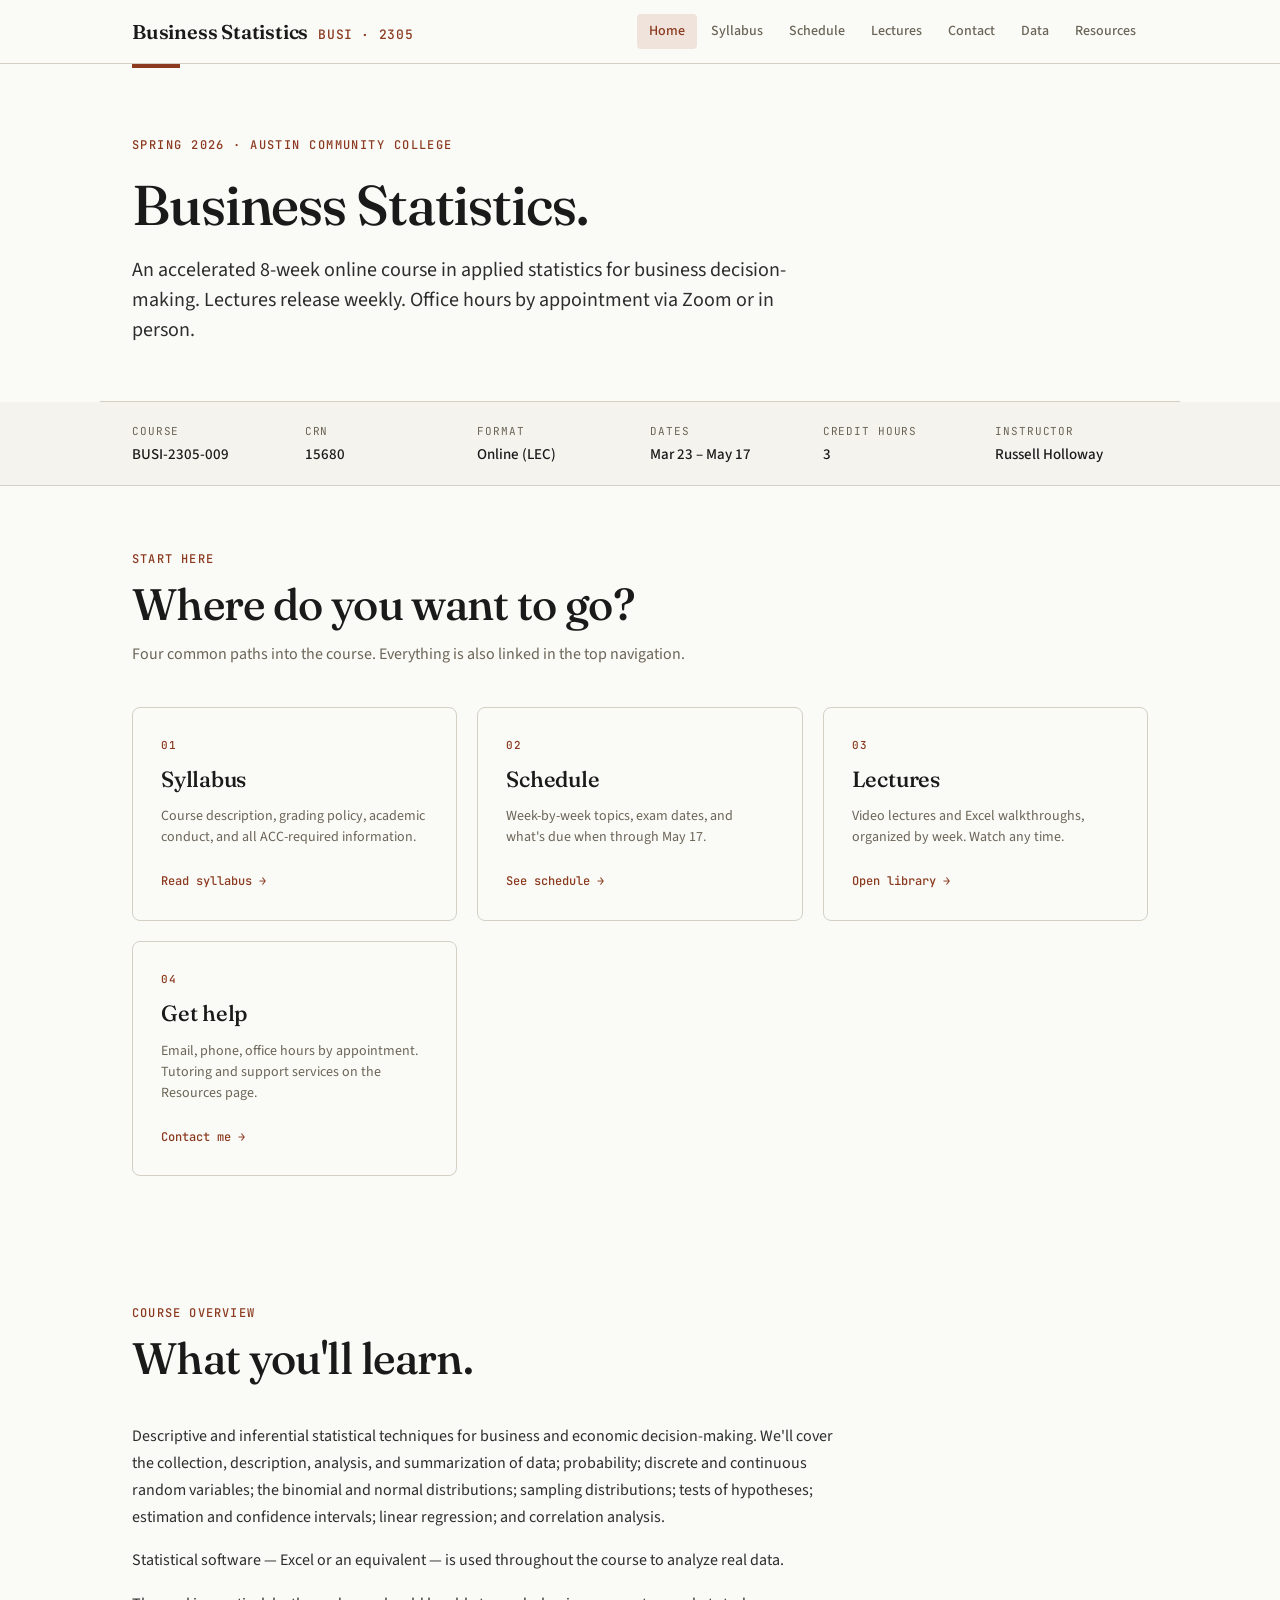
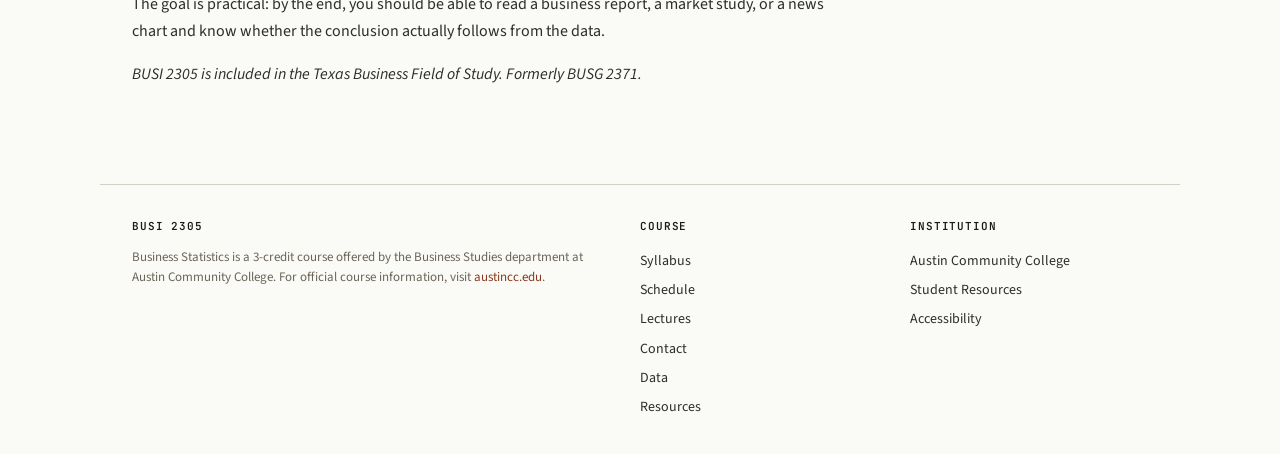
==== commit f3ffd617: "tagline kill + data page (FRED/WSJ/Factbook) + nav link across all pages" ====
--- a/index.html
+++ b/index.html
@@ -21,6 +21,7 @@
       <a href="schedule.html">Schedule</a>
       <a href="lectures.html">Lectures</a>
       <a href="contact.html">Contact</a>
+      <a href="data.html">Data</a>
       <a href="resources.html">Resources</a>
     </nav>
   </div>
@@ -30,7 +31,7 @@
 
 <section class="hero">
   <div class="eyebrow">Spring 2026 · Austin Community College</div>
-  <h1>Business Statistics — <em>making sense of numbers that matter.</em></h1>
+  <h1>Business Statistics.</h1>
   <p class="lede">An accelerated 8-week online course in applied statistics for business decision-making. Lectures release weekly. Office hours by appointment via Zoom or in person.</p>
 </section>
 
@@ -110,6 +111,7 @@
     <a href="schedule.html">Schedule</a>
     <a href="lectures.html">Lectures</a>
     <a href="contact.html">Contact</a>
+    <a href="data.html">Data</a>
     <a href="resources.html">Resources</a>
   </div>
   <div class="col">
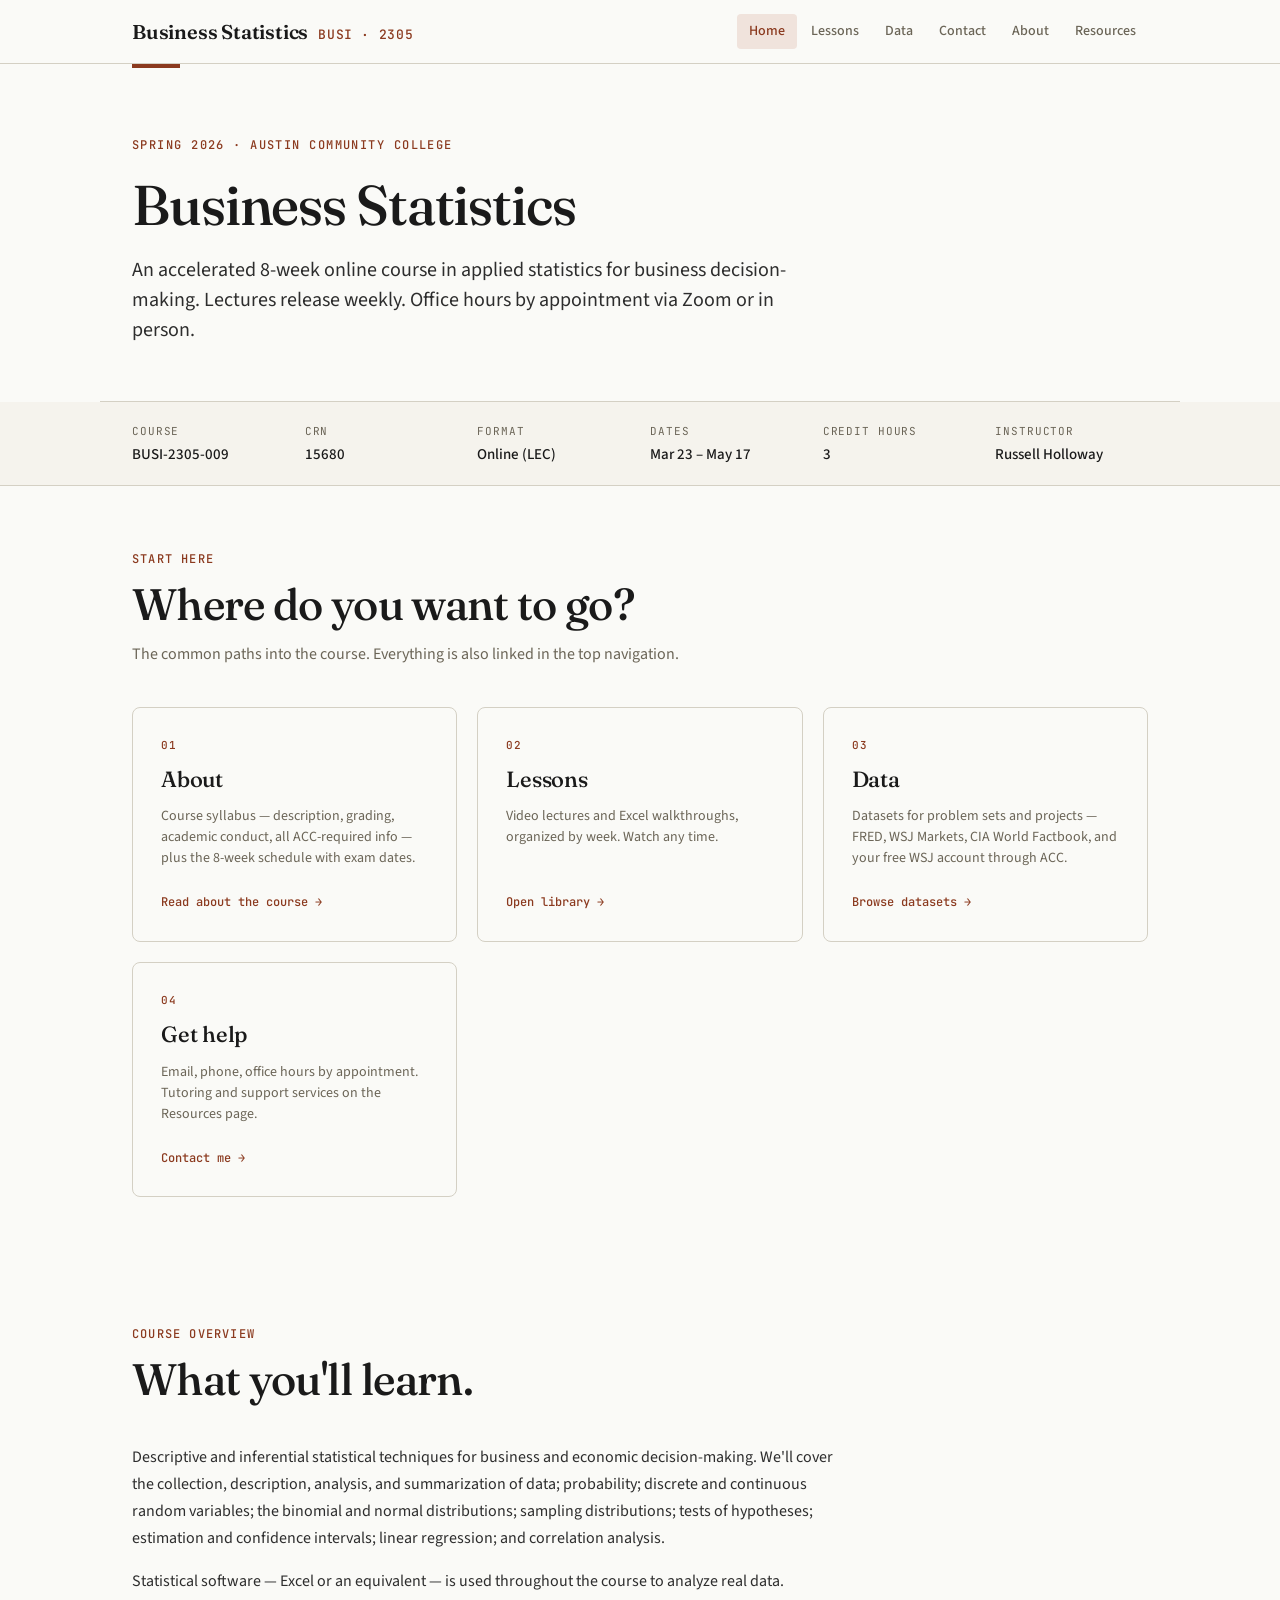
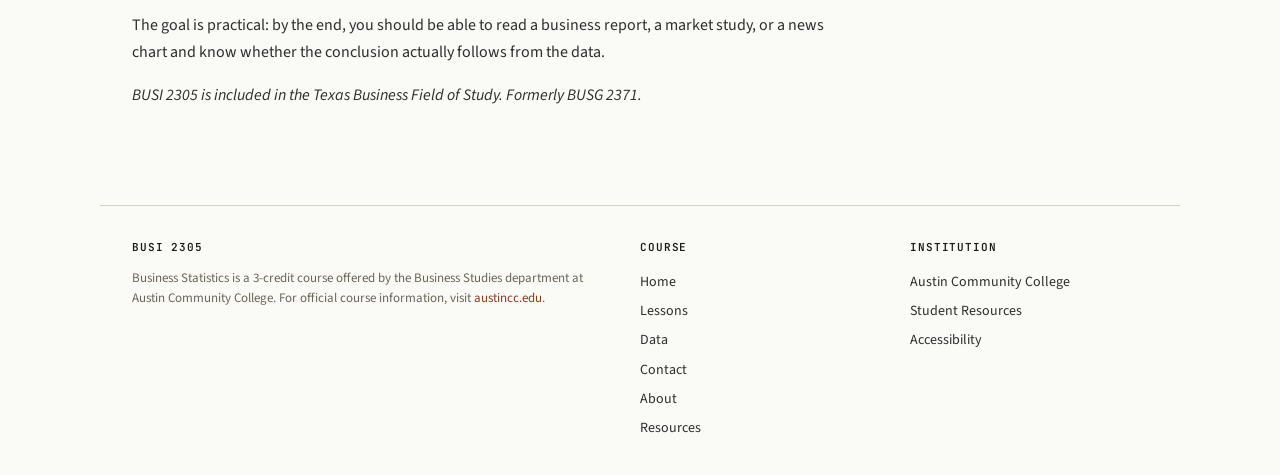
==== commit edc48cc5: "merge syllabus+schedule into About; rename Lectures->Lessons; new nav order; strip H1 periods" ====
--- a/index.html
+++ b/index.html
@@ -15,13 +15,12 @@
 <header class="topbar">
   <div class="topbar-inner">
     <a href="index.html" class="crest">Business Statistics <span class="num">BUSI · 2305</span></a>
-    <nav class="primary">
+        <nav class="primary">
       <a href="index.html" class="active">Home</a>
-      <a href="syllabus.html">Syllabus</a>
-      <a href="schedule.html">Schedule</a>
-      <a href="lectures.html">Lectures</a>
+      <a href="lessons.html">Lessons</a>
+      <a href="data.html">Data</a>
       <a href="contact.html">Contact</a>
-      <a href="data.html">Data</a>
+      <a href="about.html">About</a>
       <a href="resources.html">Resources</a>
     </nav>
   </div>
@@ -31,7 +30,7 @@
 
 <section class="hero">
   <div class="eyebrow">Spring 2026 · Austin Community College</div>
-  <h1>Business Statistics.</h1>
+  <h1>Business Statistics</h1>
   <p class="lede">An accelerated 8-week online course in applied statistics for business decision-making. Lectures release weekly. Office hours by appointment via Zoom or in person.</p>
 </section>
 
@@ -50,27 +49,27 @@
   <div class="section-head">
     <div class="num">Start here</div>
     <h2>Where do you want to go?</h2>
-    <p class="sub">Four common paths into the course. Everything is also linked in the top navigation.</p>
+    <p class="sub">The common paths into the course. Everything is also linked in the top navigation.</p>
   </div>
 
   <div class="path-grid">
-    <a href="syllabus.html" class="path-card">
+    <a href="about.html" class="path-card">
       <div class="num">01</div>
-      <h3>Syllabus</h3>
-      <p>Course description, grading policy, academic conduct, and all ACC-required information.</p>
-      <div class="arrow">Read syllabus</div>
+      <h3>About</h3>
+      <p>Course syllabus — description, grading, academic conduct, all ACC-required info — plus the 8-week schedule with exam dates.</p>
+      <div class="arrow">Read about the course</div>
     </a>
-    <a href="schedule.html" class="path-card">
+    <a href="lessons.html" class="path-card">
       <div class="num">02</div>
-      <h3>Schedule</h3>
-      <p>Week-by-week topics, exam dates, and what's due when through May 17.</p>
-      <div class="arrow">See schedule</div>
-    </a>
-    <a href="lectures.html" class="path-card">
-      <div class="num">03</div>
-      <h3>Lectures</h3>
+      <h3>Lessons</h3>
       <p>Video lectures and Excel walkthroughs, organized by week. Watch any time.</p>
       <div class="arrow">Open library</div>
+    </a>
+    <a href="data.html" class="path-card">
+      <div class="num">03</div>
+      <h3>Data</h3>
+      <p>Datasets for problem sets and projects — FRED, WSJ Markets, CIA World Factbook, and your free WSJ account through ACC.</p>
+      <div class="arrow">Browse datasets</div>
     </a>
     <a href="contact.html" class="path-card">
       <div class="num">04</div>
@@ -105,13 +104,13 @@
     <h5>BUSI 2305</h5>
     <p class="institutional">Business Statistics is a 3-credit course offered by the Business Studies department at Austin Community College. For official course information, visit <a href="https://www.austincc.edu">austincc.edu</a>.</p>
   </div>
-  <div class="col">
+    <div class="col">
     <h5>Course</h5>
-    <a href="syllabus.html">Syllabus</a>
-    <a href="schedule.html">Schedule</a>
-    <a href="lectures.html">Lectures</a>
+    <a href="index.html">Home</a>
+    <a href="lessons.html">Lessons</a>
+    <a href="data.html">Data</a>
     <a href="contact.html">Contact</a>
-    <a href="data.html">Data</a>
+    <a href="about.html">About</a>
     <a href="resources.html">Resources</a>
   </div>
   <div class="col">
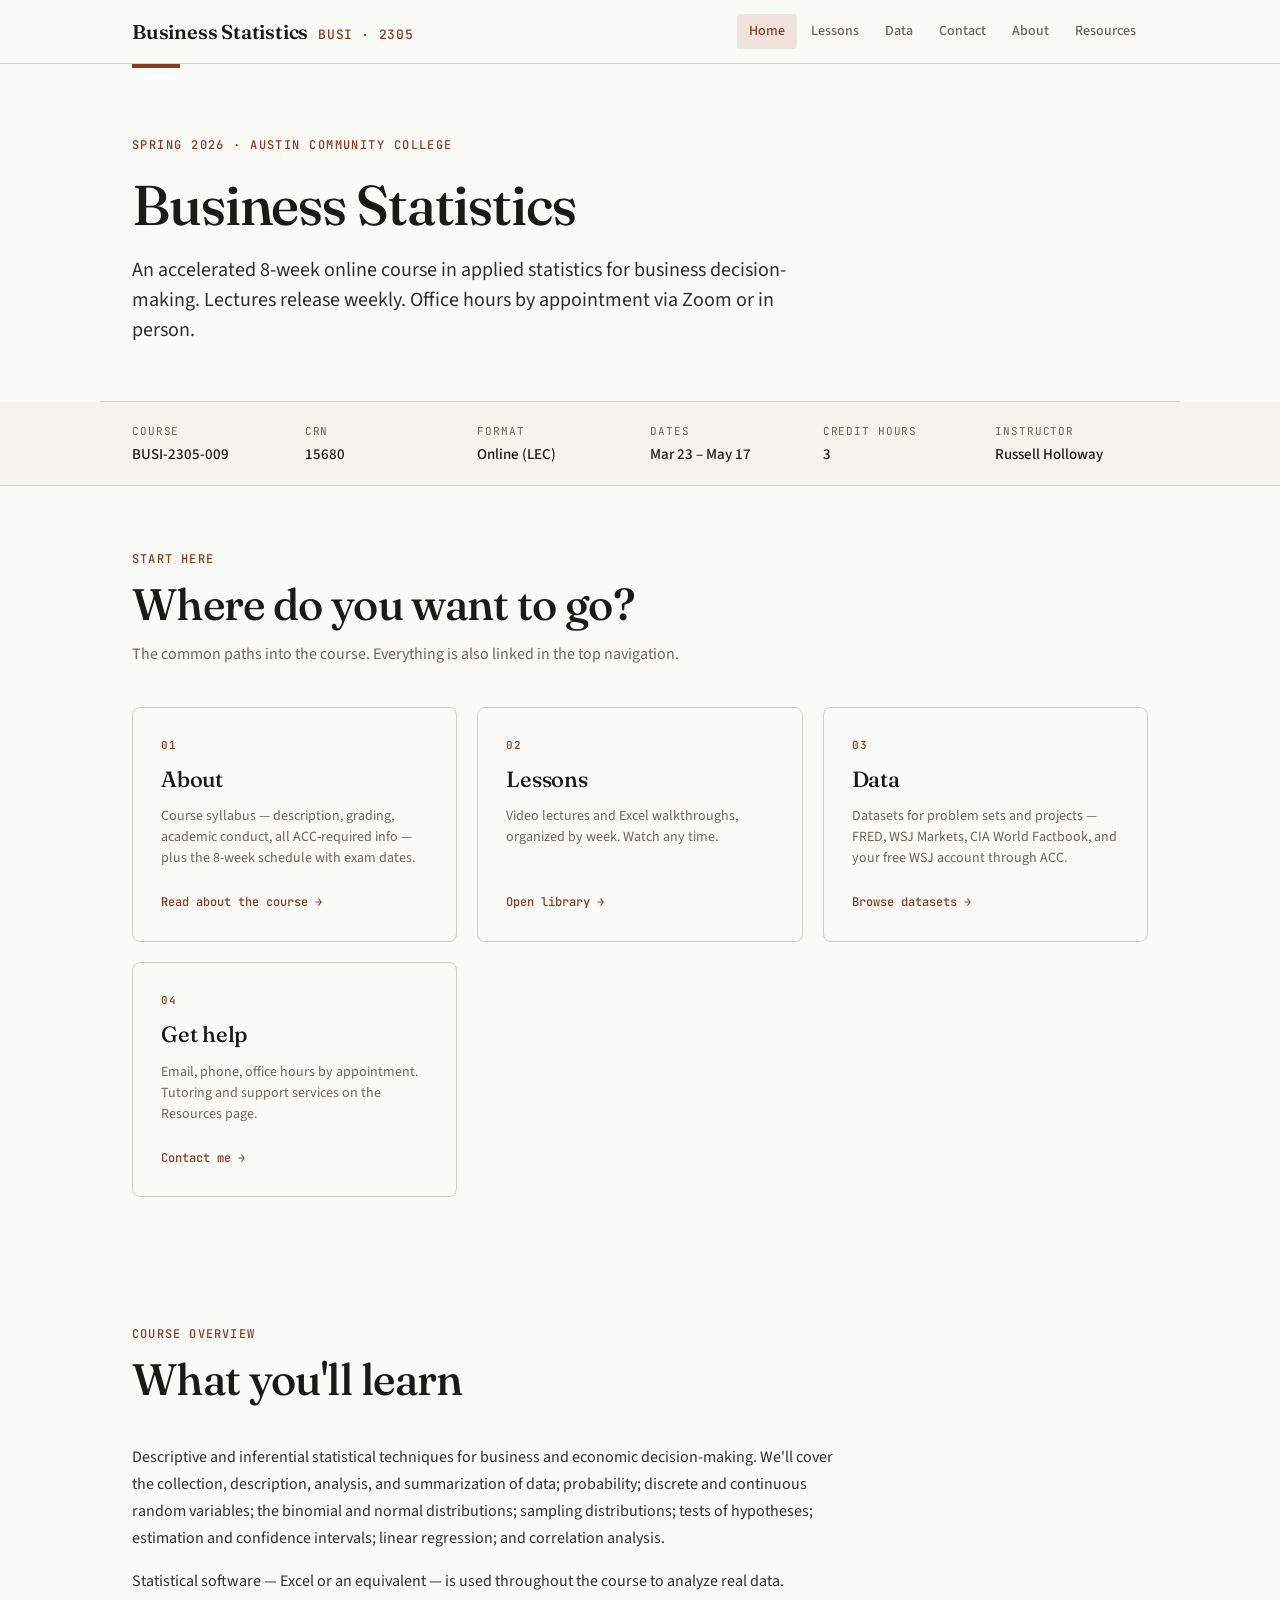
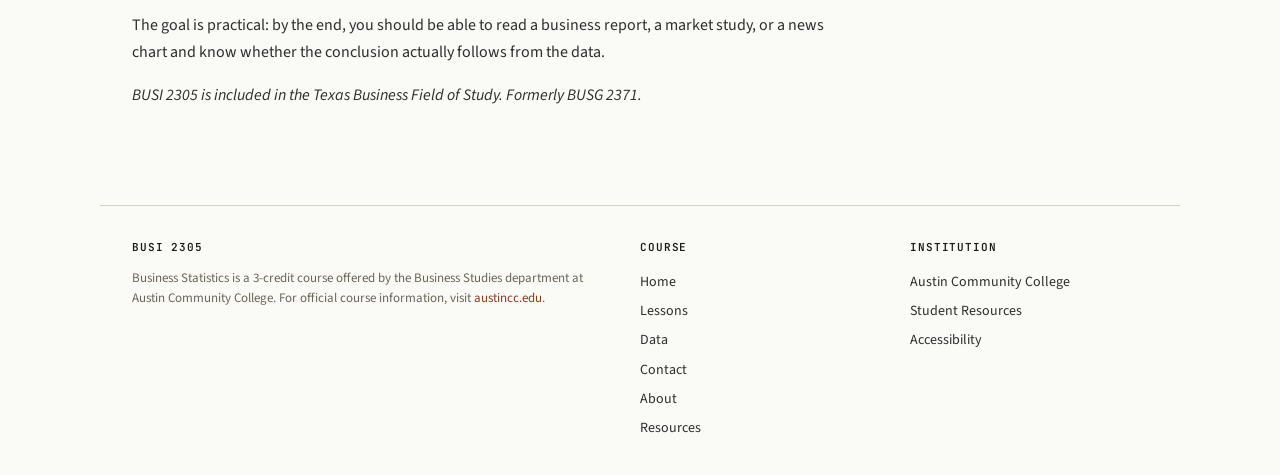
==== commit cc663fe9: "data page: drop 'big three' + CIA Factbook, fold WSJ into unified grid; strip H2 periods" ====
--- a/index.html
+++ b/index.html
@@ -83,7 +83,7 @@
 <section class="page">
   <div class="section-head">
     <div class="num">Course overview</div>
-    <h2>What you'll learn.</h2>
+    <h2>What you'll learn</h2>
   </div>
 
   <div class="prose">
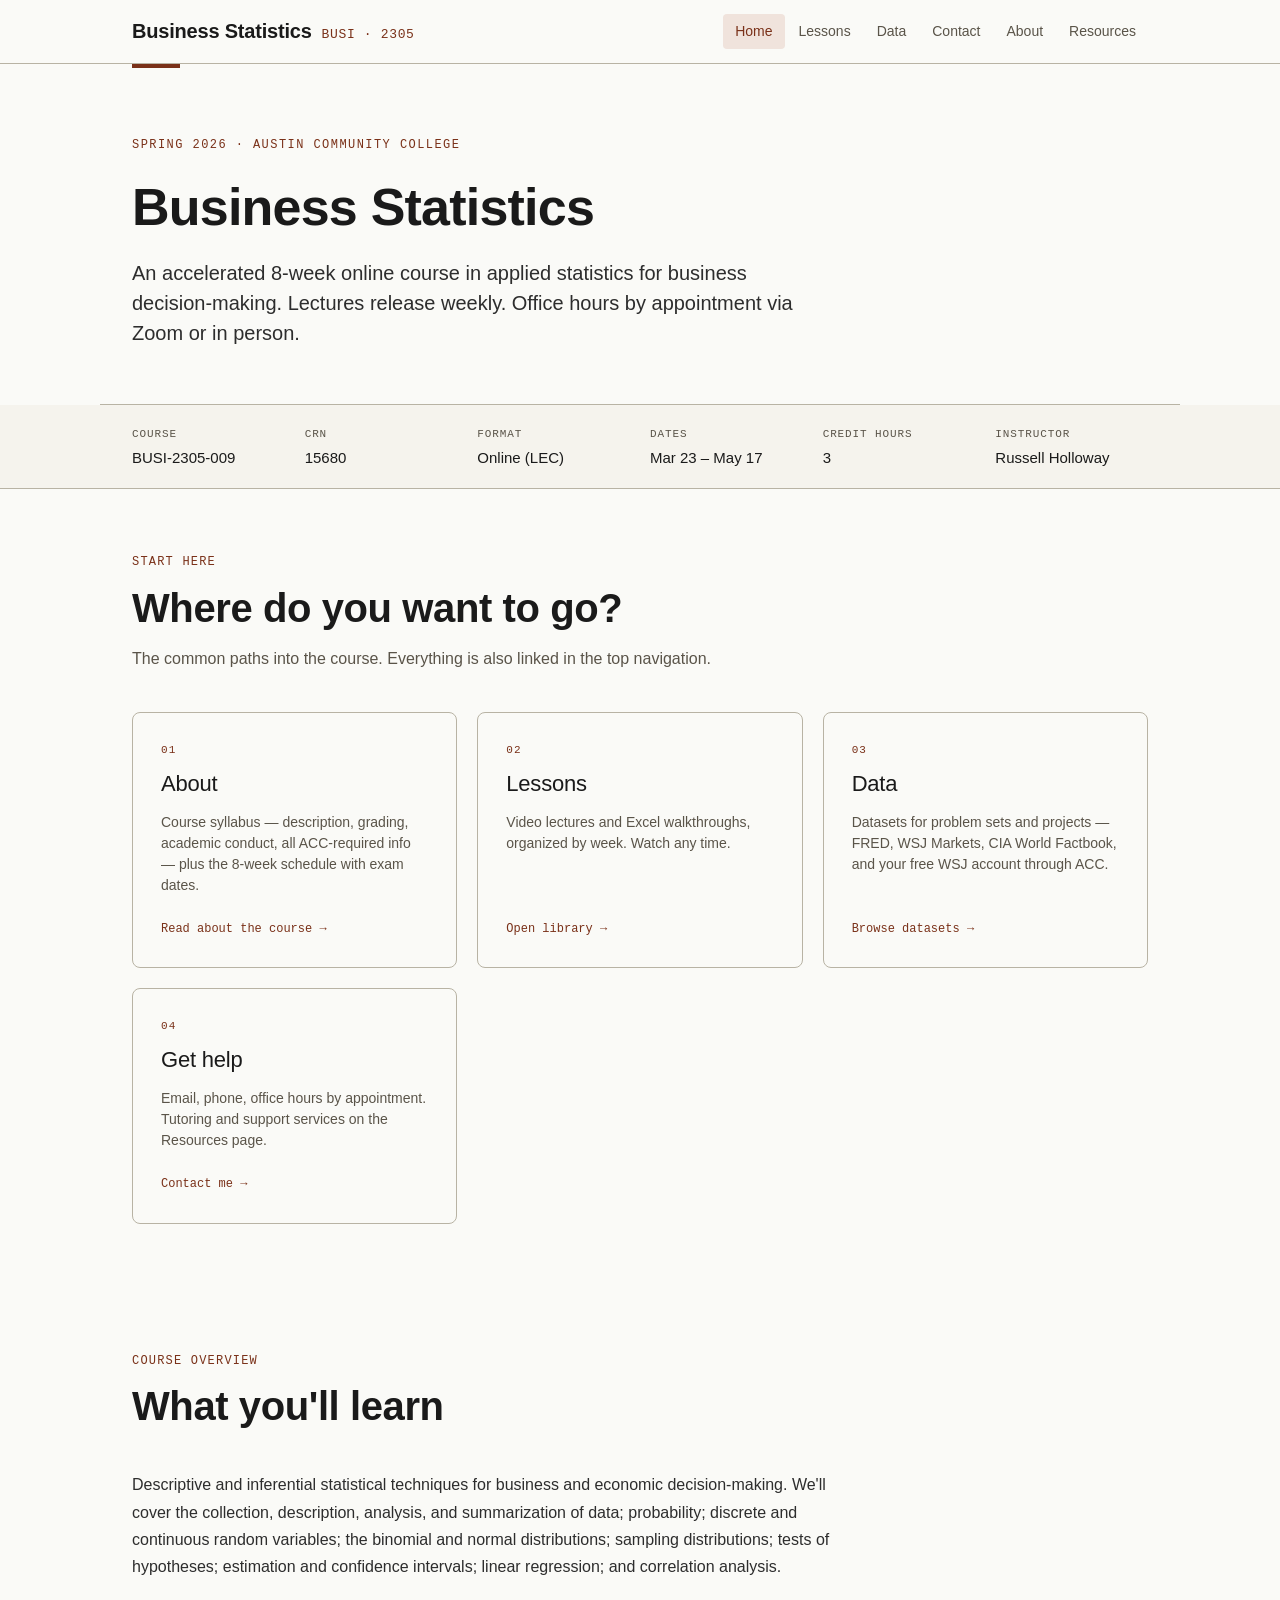
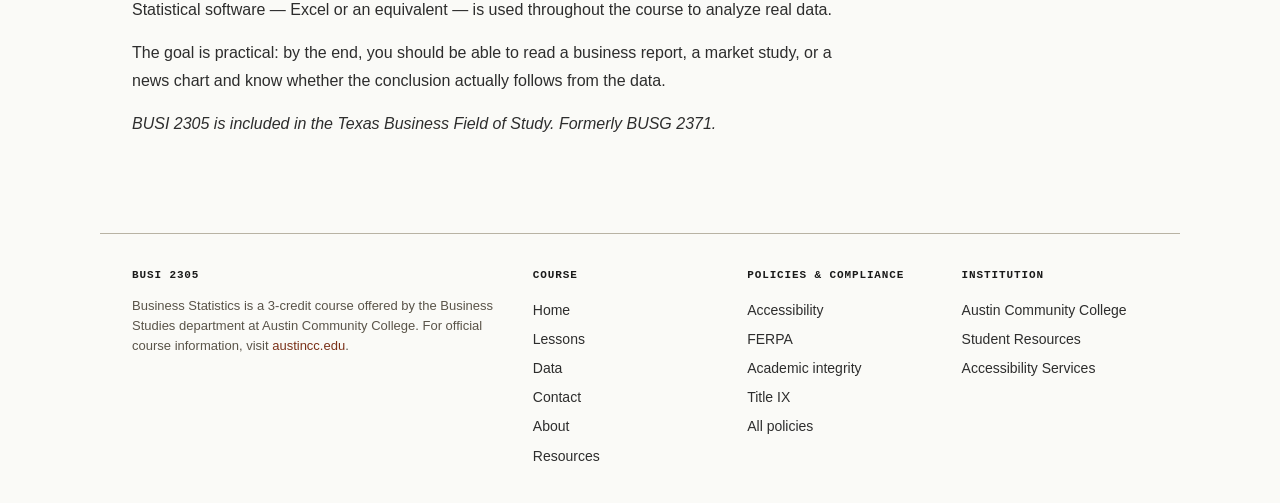
==== commit fd524f4d: "drop Fraunces for system fonts; a11y pass (skip link, focus states, reduced motion, stronger contras" ====
--- a/index.html
+++ b/index.html
@@ -5,17 +5,16 @@
 <meta name="viewport" content="width=device-width, initial-scale=1.0">
 <title>BUSI 2305 — Business Statistics · Spring 2026</title>
 <meta name="description" content="BUSI 2305 Business Statistics — Austin Community College, Spring 2026. Section 009, CRN 15680. Professor Russell Holloway.">
-<link rel="preconnect" href="https://fonts.googleapis.com">
-<link rel="preconnect" href="https://fonts.gstatic.com" crossorigin>
-<link href="https://fonts.googleapis.com/css2?family=Fraunces:opsz,wght@9..144,400;9..144,500;9..144,600&family=JetBrains+Mono:wght@400;500&family=Source+Sans+3:wght@400;500;600&display=swap" rel="stylesheet">
 <link rel="stylesheet" href="styles.css">
 </head>
 <body>
 
+<a href="#main-content" class="skip-to-content">Skip to main content</a>
+
 <header class="topbar">
   <div class="topbar-inner">
     <a href="index.html" class="crest">Business Statistics <span class="num">BUSI · 2305</span></a>
-        <nav class="primary">
+        <nav class="primary" aria-label="Primary">
       <a href="index.html" class="active">Home</a>
       <a href="lessons.html">Lessons</a>
       <a href="data.html">Data</a>
@@ -26,7 +25,7 @@
   </div>
 </header>
 
-<main>
+<main id="main-content">
 
 <section class="hero">
   <div class="eyebrow">Spring 2026 · Austin Community College</div>
@@ -114,10 +113,18 @@
     <a href="resources.html">Resources</a>
   </div>
   <div class="col">
+    <h5>Policies &amp; compliance</h5>
+    <a href="policies.html#accessibility">Accessibility</a>
+    <a href="policies.html#ferpa">FERPA</a>
+    <a href="policies.html#academic-integrity">Academic integrity</a>
+    <a href="policies.html#title-ix">Title IX</a>
+    <a href="policies.html">All policies</a>
+  </div>
+  <div class="col">
     <h5>Institution</h5>
     <a href="https://www.austincc.edu">Austin Community College</a>
     <a href="https://www.austincc.edu/students">Student Resources</a>
-    <a href="https://www.austincc.edu/students/student-accessibility-services">Accessibility</a>
+    <a href="https://www.austincc.edu/students/student-accessibility-services">Accessibility Services</a>
   </div>
 </footer>
 
--- a/styles.css
+++ b/styles.css
@@ -8,23 +8,67 @@
   --ink-soft: #2d2d2d;
   --paper: #fafaf7;
   --paper-warm: #f5f3ed;
-  --rule: #d4d0c4;
-  --rule-soft: #e8e4d8;
-  --muted: #6b6557;
-  --muted-soft: #908a7c;
-  --accent: #8b3a1f;
+  --rule: #b8b3a4;
+  --rule-soft: #d4d0c4;
+  --muted: #5a5449;
+  --muted-soft: #7d7768;
+  --accent: #7a3119;
   --accent-soft: #f0e3dc;
   --highlight: #f4ecd8;
-  --ok: #3d6e3d;
-  --serif: 'Fraunces', 'Iowan Old Style', 'Charter', Georgia, serif;
-  --sans: 'Source Sans 3', -apple-system, system-ui, sans-serif;
-  --mono: 'JetBrains Mono', 'SF Mono', Consolas, monospace;
+  --ok: #2f5a2f;
+  --serif: -apple-system, BlinkMacSystemFont, "Segoe UI", Roboto, "Helvetica Neue", Arial, sans-serif;
+  --sans: -apple-system, BlinkMacSystemFont, "Segoe UI", Roboto, "Helvetica Neue", Arial, sans-serif;
+  --mono: ui-monospace, "SF Mono", Menlo, Consolas, "Liberation Mono", monospace;
   --max: 1080px;
+  --focus: 3px solid #4a90e2;
+  --focus-offset: 2px;
 }
 
 * { box-sizing: border-box; margin: 0; padding: 0; }
 
 html { scroll-behavior: smooth; scroll-padding-top: 80px; }
+
+/* === ACCESSIBILITY: focus states + skip link ============================ */
+*:focus { outline: none; }
+*:focus-visible {
+  outline: var(--focus);
+  outline-offset: var(--focus-offset);
+  border-radius: 2px;
+}
+.skip-to-content {
+  position: absolute;
+  top: -100px;
+  left: 8px;
+  background: var(--ink);
+  color: var(--paper);
+  padding: 12px 20px;
+  z-index: 100;
+  text-decoration: none;
+  font-weight: 600;
+  border-radius: 4px;
+}
+.skip-to-content:focus {
+  top: 8px;
+}
+.sr-only {
+  position: absolute;
+  width: 1px;
+  height: 1px;
+  padding: 0;
+  margin: -1px;
+  overflow: hidden;
+  clip: rect(0, 0, 0, 0);
+  white-space: nowrap;
+  border: 0;
+}
+@media (prefers-reduced-motion: reduce) {
+  *, *::before, *::after {
+    animation-duration: 0.01ms !important;
+    animation-iteration-count: 1 !important;
+    transition-duration: 0.01ms !important;
+    scroll-behavior: auto !important;
+  }
+}
 
 body {
   font-family: var(--sans);
@@ -117,10 +161,10 @@
 }
 .hero h1 {
   font-family: var(--serif);
-  font-weight: 500;
-  font-size: clamp(38px, 5.5vw, 56px);
-  line-height: 1.05;
-  letter-spacing: -0.02em;
+  font-weight: 700;
+  font-size: clamp(36px, 5.2vw, 52px);
+  line-height: 1.2;
+  letter-spacing: -0.015em;
   color: var(--ink);
   margin-bottom: 20px;
   max-width: 800px;
@@ -190,10 +234,10 @@
 }
 .section-head h2 {
   font-family: var(--serif);
-  font-weight: 500;
-  font-size: clamp(30px, 4vw, 44px);
-  line-height: 1.1;
-  letter-spacing: -0.015em;
+  font-weight: 700;
+  font-size: clamp(28px, 3.8vw, 40px);
+  line-height: 1.25;
+  letter-spacing: -0.01em;
   color: var(--ink);
   margin-bottom: 14px;
 }
@@ -703,6 +747,45 @@
   line-height: 1.5;
 }
 
+/* === WSJ featured pair (2-col top of data page) ========================= */
+.wsj-pair {
+  display: grid;
+  grid-template-columns: 2fr 1fr;
+  gap: 16px;
+  margin: 24px 0;
+}
+@media (max-width: 720px) {
+  .wsj-pair { grid-template-columns: 1fr; }
+}
+.wsj-activate {
+  background: var(--paper-warm);
+  border-color: var(--accent-soft);
+  display: flex;
+  flex-direction: column;
+  justify-content: space-between;
+}
+.wsj-activate:hover {
+  background: var(--accent-soft);
+  border-color: var(--accent);
+}
+.wsj-activate h4 {
+  display: flex;
+  align-items: center;
+  justify-content: space-between;
+  gap: 12px;
+}
+.wsj-activate .arrow-glyph {
+  font-family: var(--sans);
+  font-size: 22px;
+  color: var(--accent);
+  font-weight: 400;
+  transition: transform 0.2s;
+  flex-shrink: 0;
+}
+.wsj-activate:hover .arrow-glyph {
+  transform: translateX(4px);
+}
+
 .crisis-box {
   background: var(--ink);
   color: var(--highlight);
@@ -820,10 +903,20 @@
   border-top: 1px solid var(--rule);
   width: 100%;
   display: grid;
-  grid-template-columns: 2fr 1fr 1fr;
-  gap: 32px;
-  font-size: 14px;
-  color: var(--muted);
+  grid-template-columns: 2fr 1fr 1fr 1fr;
+  gap: 28px;
+  font-size: 14px;
+  color: var(--muted);
+}
+@media (max-width: 820px) {
+  footer {
+    grid-template-columns: 1fr 1fr;
+  }
+}
+@media (max-width: 480px) {
+  footer {
+    grid-template-columns: 1fr;
+  }
 }
 footer .col h5 {
   font-family: var(--mono);
@@ -835,7 +928,8 @@
   font-weight: 600;
 }
 footer a { color: var(--ink-soft); text-decoration: none; display: block; padding: 3px 0; }
-footer a:hover { color: var(--accent); }
+footer a:hover { color: var(--accent); text-decoration: underline; }
+footer a:focus-visible { outline: var(--focus); outline-offset: var(--focus-offset); }
 footer .institutional {
   font-size: 13px;
   line-height: 1.55;
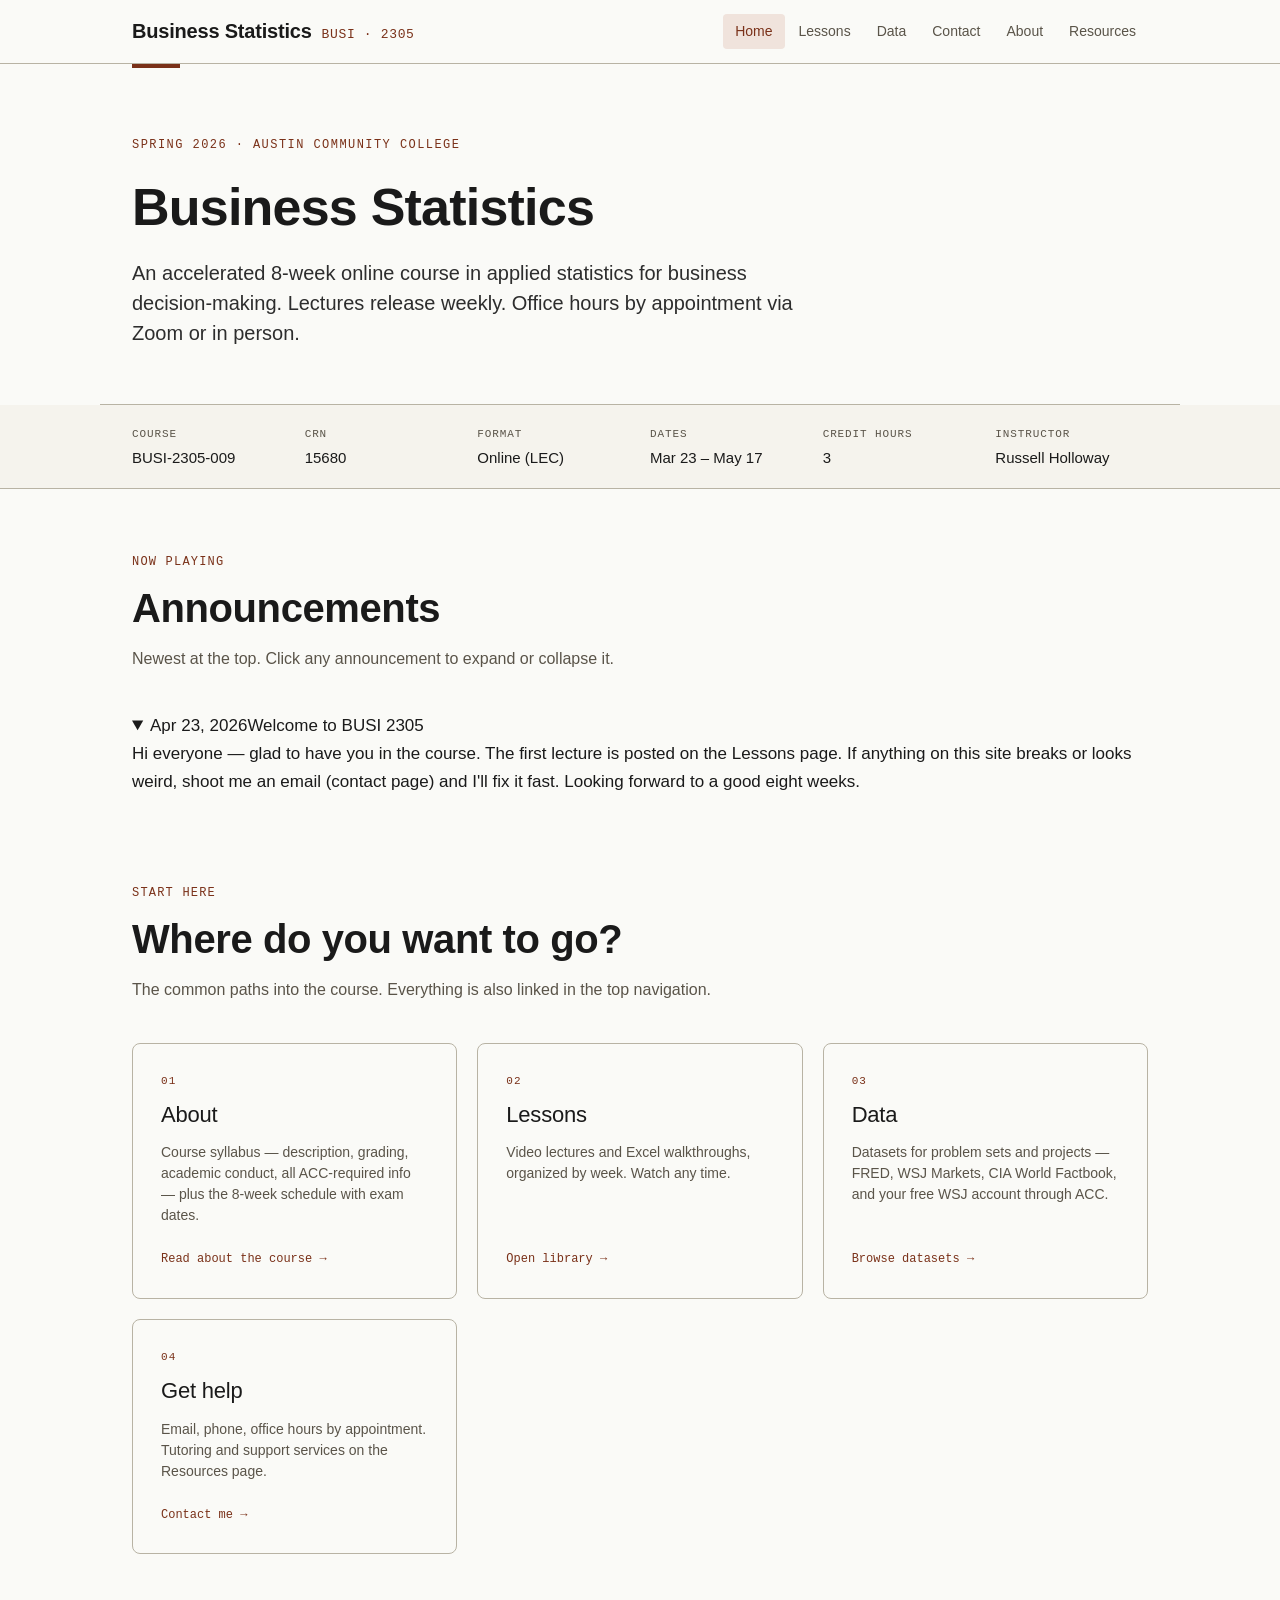
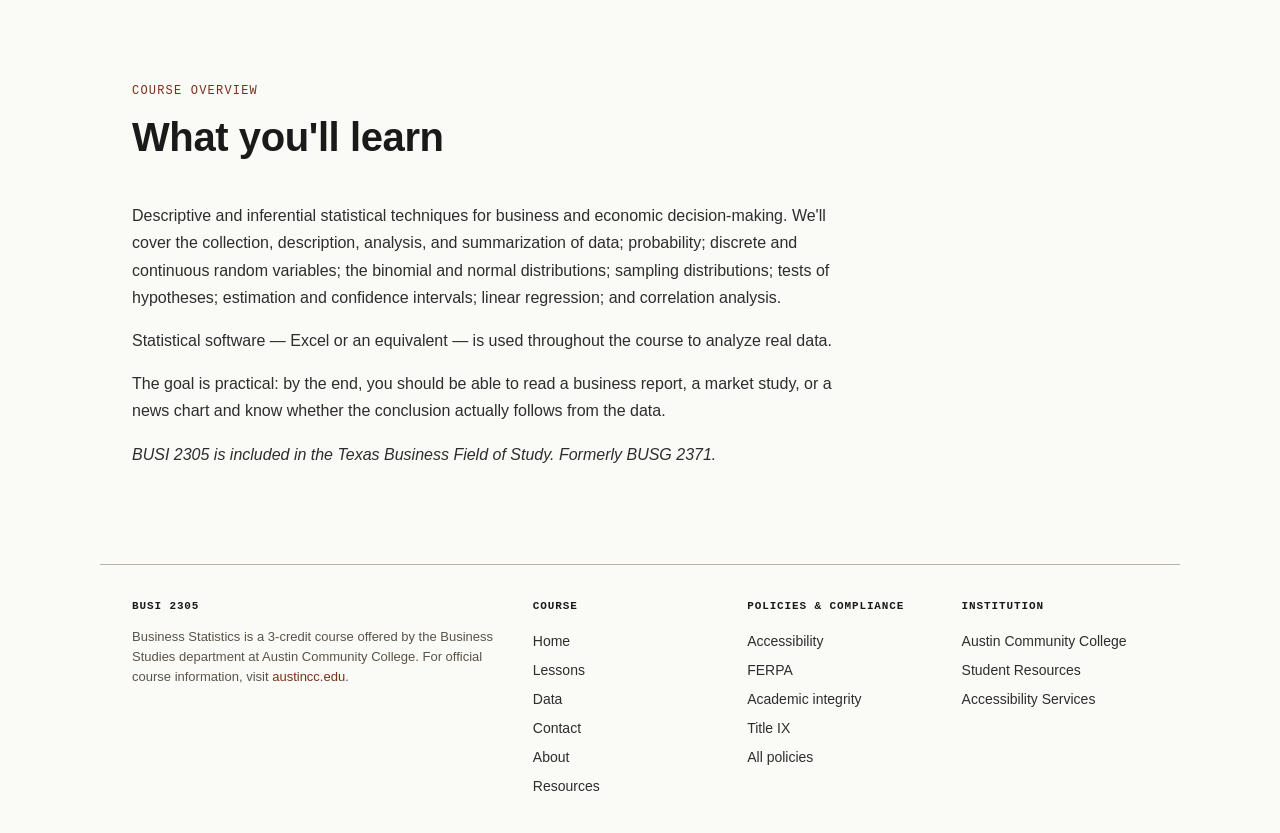
==== commit 41ff8330: "feat: announcements section on home (expandable cards, newest first)" ====
--- a/index.html
+++ b/index.html
@@ -44,6 +44,79 @@
   </div>
 </div>
 
+<section class="page announcements-section" aria-labelledby="announcements-heading">
+  <div class="section-head">
+    <div class="num">Now playing</div>
+    <h2 id="announcements-heading">Announcements</h2>
+    <p class="sub">Newest at the top. Click any announcement to expand or collapse it.</p>
+  </div>
+
+  <div id="announcements-list" class="announcements-list" aria-live="polite">
+    <p class="announcements-loading">Loading announcements…</p>
+  </div>
+</section>
+
+<script>
+(function () {
+  var MONTHS = ["Jan","Feb","Mar","Apr","May","Jun","Jul","Aug","Sep","Oct","Nov","Dec"];
+  function fmtDate(iso) {
+    var parts = (iso || "").split("-");
+    if (parts.length !== 3) return iso || "";
+    var y = parts[0], m = parseInt(parts[1], 10), d = parseInt(parts[2], 10);
+    if (isNaN(m) || isNaN(d)) return iso;
+    return MONTHS[m - 1] + " " + d + ", " + y;
+  }
+  function escapeHTML(s) {
+    return String(s == null ? "" : s)
+      .replace(/&/g, "&amp;").replace(/</g, "&lt;").replace(/>/g, "&gt;")
+      .replace(/"/g, "&quot;").replace(/'/g, "&#39;");
+  }
+  function renderBody(text) {
+    // preserve paragraph breaks, keep it clean
+    return escapeHTML(text).split(/\n\s*\n/).map(function (p) {
+      return "<p>" + p.replace(/\n/g, "<br>") + "</p>";
+    }).join("");
+  }
+  function sortByDateDesc(items) {
+    return items.slice().sort(function (a, b) {
+      return (b.date || "").localeCompare(a.date || "");
+    });
+  }
+
+  var mount = document.getElementById("announcements-list");
+  if (!mount) return;
+
+  fetch("announcements.json", { cache: "no-store" })
+    .then(function (r) {
+      if (!r.ok) throw new Error("HTTP " + r.status);
+      return r.json();
+    })
+    .then(function (items) {
+      if (!Array.isArray(items) || items.length === 0) {
+        mount.innerHTML = '<p class="announcements-empty">No announcements yet. Check back soon.</p>';
+        return;
+      }
+      items = sortByDateDesc(items);
+      var html = items.map(function (a, i) {
+        var open = i === 0 ? " open" : "";
+        return '' +
+          '<details class="announcement"' + open + '>' +
+            '<summary>' +
+              '<span class="announcement-date">' + escapeHTML(fmtDate(a.date)) + '</span>' +
+              '<span class="announcement-title">' + escapeHTML(a.title || "Announcement") + '</span>' +
+              '<span class="announcement-chevron" aria-hidden="true"></span>' +
+            '</summary>' +
+            '<div class="announcement-body">' + renderBody(a.body || "") + '</div>' +
+          '</details>';
+      }).join("");
+      mount.innerHTML = html;
+    })
+    .catch(function () {
+      mount.innerHTML = '<p class="announcements-empty">Announcements unavailable right now. Please refresh in a moment.</p>';
+    });
+})();
+</script>
+
 <section class="page">
   <div class="section-head">
     <div class="num">Start here</div>
@@ -130,3 +203,4 @@
 
 </body>
 </html>
+
--- a/styles.css
+++ b/styles.css
@@ -520,6 +520,19 @@
   box-shadow: 0 8px 24px rgba(0,0,0,0.06);
   border-color: var(--accent);
 }
+.video-card-empty {
+  border: 1px dashed var(--rule);
+  border-radius: 6px;
+  padding: 28px;
+  text-align: center;
+  color: var(--muted);
+  font-size: 14px;
+  font-style: italic;
+  background: transparent;
+}
+.week-empty {
+  opacity: 0.65;
+}
 .video-thumb {
   aspect-ratio: 16 / 9;
   background: linear-gradient(135deg, #2d2d2d 0%, #4a3525 100%);
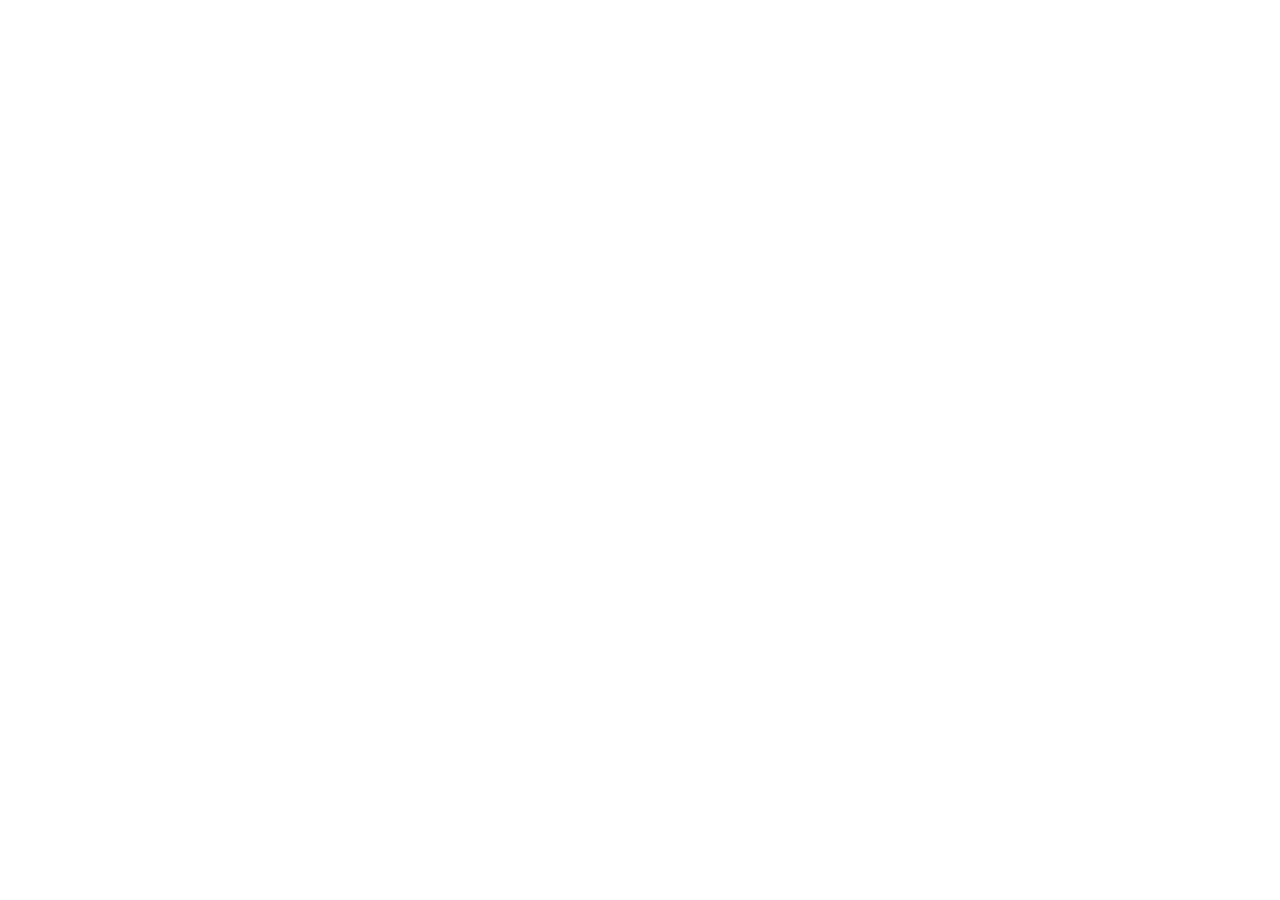
==== commit 00ecb89b: "Replace index.html with redirect to acc.indiafoxtrotcharlie.com/2305/" ====
--- a/index.html
+++ b/index.html
@@ -2,205 +2,23 @@
 <html lang="en">
 <head>
 <meta charset="UTF-8">
-<meta name="viewport" content="width=device-width, initial-scale=1.0">
-<title>BUSI 2305 — Business Statistics · Spring 2026</title>
-<meta name="description" content="BUSI 2305 Business Statistics — Austin Community College, Spring 2026. Section 009, CRN 15680. Professor Russell Holloway.">
-<link rel="stylesheet" href="styles.css">
+<title>Redirecting to acc.indiafoxtrotcharlie.com/2305/…</title>
+<meta name="robots" content="noindex">
+<script>
+  // Path-preserving redirect to the new location
+  var newPath = "https://acc.indiafoxtrotcharlie.com/2305" + window.location.pathname + window.location.search + window.location.hash;
+  window.location.replace(newPath);
+</script>
+<meta http-equiv="refresh" content="0; url=https://acc.indiafoxtrotcharlie.com/2305/">
+<style>
+  body{font-family:-apple-system,BlinkMacSystemFont,"Segoe UI",sans-serif;max-width:560px;margin:5em auto;padding:0 1.5em;color:#1a1a1a;line-height:1.6;}
+  h1{font-size:1.5em;}
+  a{color:#7a3119;}
+</style>
 </head>
 <body>
-
-<a href="#main-content" class="skip-to-content">Skip to main content</a>
-
-<header class="topbar">
-  <div class="topbar-inner">
-    <a href="index.html" class="crest">Business Statistics <span class="num">BUSI · 2305</span></a>
-        <nav class="primary" aria-label="Primary">
-      <a href="index.html" class="active">Home</a>
-      <a href="lessons.html">Lessons</a>
-      <a href="data.html">Data</a>
-      <a href="contact.html">Contact</a>
-      <a href="about.html">About</a>
-      <a href="resources.html">Resources</a>
-    </nav>
-  </div>
-</header>
-
-<main id="main-content">
-
-<section class="hero">
-  <div class="eyebrow">Spring 2026 · Austin Community College</div>
-  <h1>Business Statistics</h1>
-  <p class="lede">An accelerated 8-week online course in applied statistics for business decision-making. Lectures release weekly. Office hours by appointment via Zoom or in person.</p>
-</section>
-
-<div class="meta-strip">
-  <div class="meta-strip-inner">
-    <div class="meta-item"><div class="label">Course</div><div class="val">BUSI-2305-009</div></div>
-    <div class="meta-item"><div class="label">CRN</div><div class="val">15680</div></div>
-    <div class="meta-item"><div class="label">Format</div><div class="val">Online (LEC)</div></div>
-    <div class="meta-item"><div class="label">Dates</div><div class="val">Mar 23 – May 17</div></div>
-    <div class="meta-item"><div class="label">Credit Hours</div><div class="val">3</div></div>
-    <div class="meta-item"><div class="label">Instructor</div><div class="val">Russell Holloway</div></div>
-  </div>
-</div>
-
-<section class="page announcements-section" aria-labelledby="announcements-heading">
-  <div class="section-head">
-    <div class="num">Now playing</div>
-    <h2 id="announcements-heading">Announcements</h2>
-    <p class="sub">Newest at the top. Click any announcement to expand or collapse it.</p>
-  </div>
-
-  <div id="announcements-list" class="announcements-list" aria-live="polite">
-    <p class="announcements-loading">Loading announcements…</p>
-  </div>
-</section>
-
-<script>
-(function () {
-  var MONTHS = ["Jan","Feb","Mar","Apr","May","Jun","Jul","Aug","Sep","Oct","Nov","Dec"];
-  function fmtDate(iso) {
-    var parts = (iso || "").split("-");
-    if (parts.length !== 3) return iso || "";
-    var y = parts[0], m = parseInt(parts[1], 10), d = parseInt(parts[2], 10);
-    if (isNaN(m) || isNaN(d)) return iso;
-    return MONTHS[m - 1] + " " + d + ", " + y;
-  }
-  function escapeHTML(s) {
-    return String(s == null ? "" : s)
-      .replace(/&/g, "&amp;").replace(/</g, "&lt;").replace(/>/g, "&gt;")
-      .replace(/"/g, "&quot;").replace(/'/g, "&#39;");
-  }
-  function renderBody(text) {
-    // preserve paragraph breaks, keep it clean
-    return escapeHTML(text).split(/\n\s*\n/).map(function (p) {
-      return "<p>" + p.replace(/\n/g, "<br>") + "</p>";
-    }).join("");
-  }
-  function sortByDateDesc(items) {
-    return items.slice().sort(function (a, b) {
-      return (b.date || "").localeCompare(a.date || "");
-    });
-  }
-
-  var mount = document.getElementById("announcements-list");
-  if (!mount) return;
-
-  fetch("announcements.json", { cache: "no-store" })
-    .then(function (r) {
-      if (!r.ok) throw new Error("HTTP " + r.status);
-      return r.json();
-    })
-    .then(function (items) {
-      if (!Array.isArray(items) || items.length === 0) {
-        mount.innerHTML = '<p class="announcements-empty">No announcements yet. Check back soon.</p>';
-        return;
-      }
-      items = sortByDateDesc(items);
-      var html = items.map(function (a, i) {
-        var open = i === 0 ? " open" : "";
-        return '' +
-          '<details class="announcement"' + open + '>' +
-            '<summary>' +
-              '<span class="announcement-date">' + escapeHTML(fmtDate(a.date)) + '</span>' +
-              '<span class="announcement-title">' + escapeHTML(a.title || "Announcement") + '</span>' +
-              '<span class="announcement-chevron" aria-hidden="true"></span>' +
-            '</summary>' +
-            '<div class="announcement-body">' + renderBody(a.body || "") + '</div>' +
-          '</details>';
-      }).join("");
-      mount.innerHTML = html;
-    })
-    .catch(function () {
-      mount.innerHTML = '<p class="announcements-empty">Announcements unavailable right now. Please refresh in a moment.</p>';
-    });
-})();
-</script>
-
-<section class="page">
-  <div class="section-head">
-    <div class="num">Start here</div>
-    <h2>Where do you want to go?</h2>
-    <p class="sub">The common paths into the course. Everything is also linked in the top navigation.</p>
-  </div>
-
-  <div class="path-grid">
-    <a href="about.html" class="path-card">
-      <div class="num">01</div>
-      <h3>About</h3>
-      <p>Course syllabus — description, grading, academic conduct, all ACC-required info — plus the 8-week schedule with exam dates.</p>
-      <div class="arrow">Read about the course</div>
-    </a>
-    <a href="lessons.html" class="path-card">
-      <div class="num">02</div>
-      <h3>Lessons</h3>
-      <p>Video lectures and Excel walkthroughs, organized by week. Watch any time.</p>
-      <div class="arrow">Open library</div>
-    </a>
-    <a href="data.html" class="path-card">
-      <div class="num">03</div>
-      <h3>Data</h3>
-      <p>Datasets for problem sets and projects — FRED, WSJ Markets, CIA World Factbook, and your free WSJ account through ACC.</p>
-      <div class="arrow">Browse datasets</div>
-    </a>
-    <a href="contact.html" class="path-card">
-      <div class="num">04</div>
-      <h3>Get help</h3>
-      <p>Email, phone, office hours by appointment. Tutoring and support services on the Resources page.</p>
-      <div class="arrow">Contact me</div>
-    </a>
-  </div>
-</section>
-
-<section class="page">
-  <div class="section-head">
-    <div class="num">Course overview</div>
-    <h2>What you'll learn</h2>
-  </div>
-
-  <div class="prose">
-    <p>Descriptive and inferential statistical techniques for business and economic decision-making. We'll cover the collection, description, analysis, and summarization of data; probability; discrete and continuous random variables; the binomial and normal distributions; sampling distributions; tests of hypotheses; estimation and confidence intervals; linear regression; and correlation analysis.</p>
-
-    <p>Statistical software — Excel or an equivalent — is used throughout the course to analyze real data.</p>
-
-    <p>The goal is practical: by the end, you should be able to read a business report, a market study, or a news chart and know whether the conclusion actually follows from the data.</p>
-
-    <p><em>BUSI 2305 is included in the Texas Business Field of Study. Formerly BUSG 2371.</em></p>
-  </div>
-</section>
-
-</main>
-
-<footer>
-  <div class="col">
-    <h5>BUSI 2305</h5>
-    <p class="institutional">Business Statistics is a 3-credit course offered by the Business Studies department at Austin Community College. For official course information, visit <a href="https://www.austincc.edu">austincc.edu</a>.</p>
-  </div>
-    <div class="col">
-    <h5>Course</h5>
-    <a href="index.html">Home</a>
-    <a href="lessons.html">Lessons</a>
-    <a href="data.html">Data</a>
-    <a href="contact.html">Contact</a>
-    <a href="about.html">About</a>
-    <a href="resources.html">Resources</a>
-  </div>
-  <div class="col">
-    <h5>Policies &amp; compliance</h5>
-    <a href="policies.html#accessibility">Accessibility</a>
-    <a href="policies.html#ferpa">FERPA</a>
-    <a href="policies.html#academic-integrity">Academic integrity</a>
-    <a href="policies.html#title-ix">Title IX</a>
-    <a href="policies.html">All policies</a>
-  </div>
-  <div class="col">
-    <h5>Institution</h5>
-    <a href="https://www.austincc.edu">Austin Community College</a>
-    <a href="https://www.austincc.edu/students">Student Resources</a>
-    <a href="https://www.austincc.edu/students/student-accessibility-services">Accessibility Services</a>
-  </div>
-</footer>
-
+<h1>This site has moved.</h1>
+<p>BUSI 2305 is now hosted at <a href="https://acc.indiafoxtrotcharlie.com/2305/">acc.indiafoxtrotcharlie.com/2305/</a>.</p>
+<p>You should be redirected automatically. If not, click the link above.</p>
 </body>
 </html>
-
